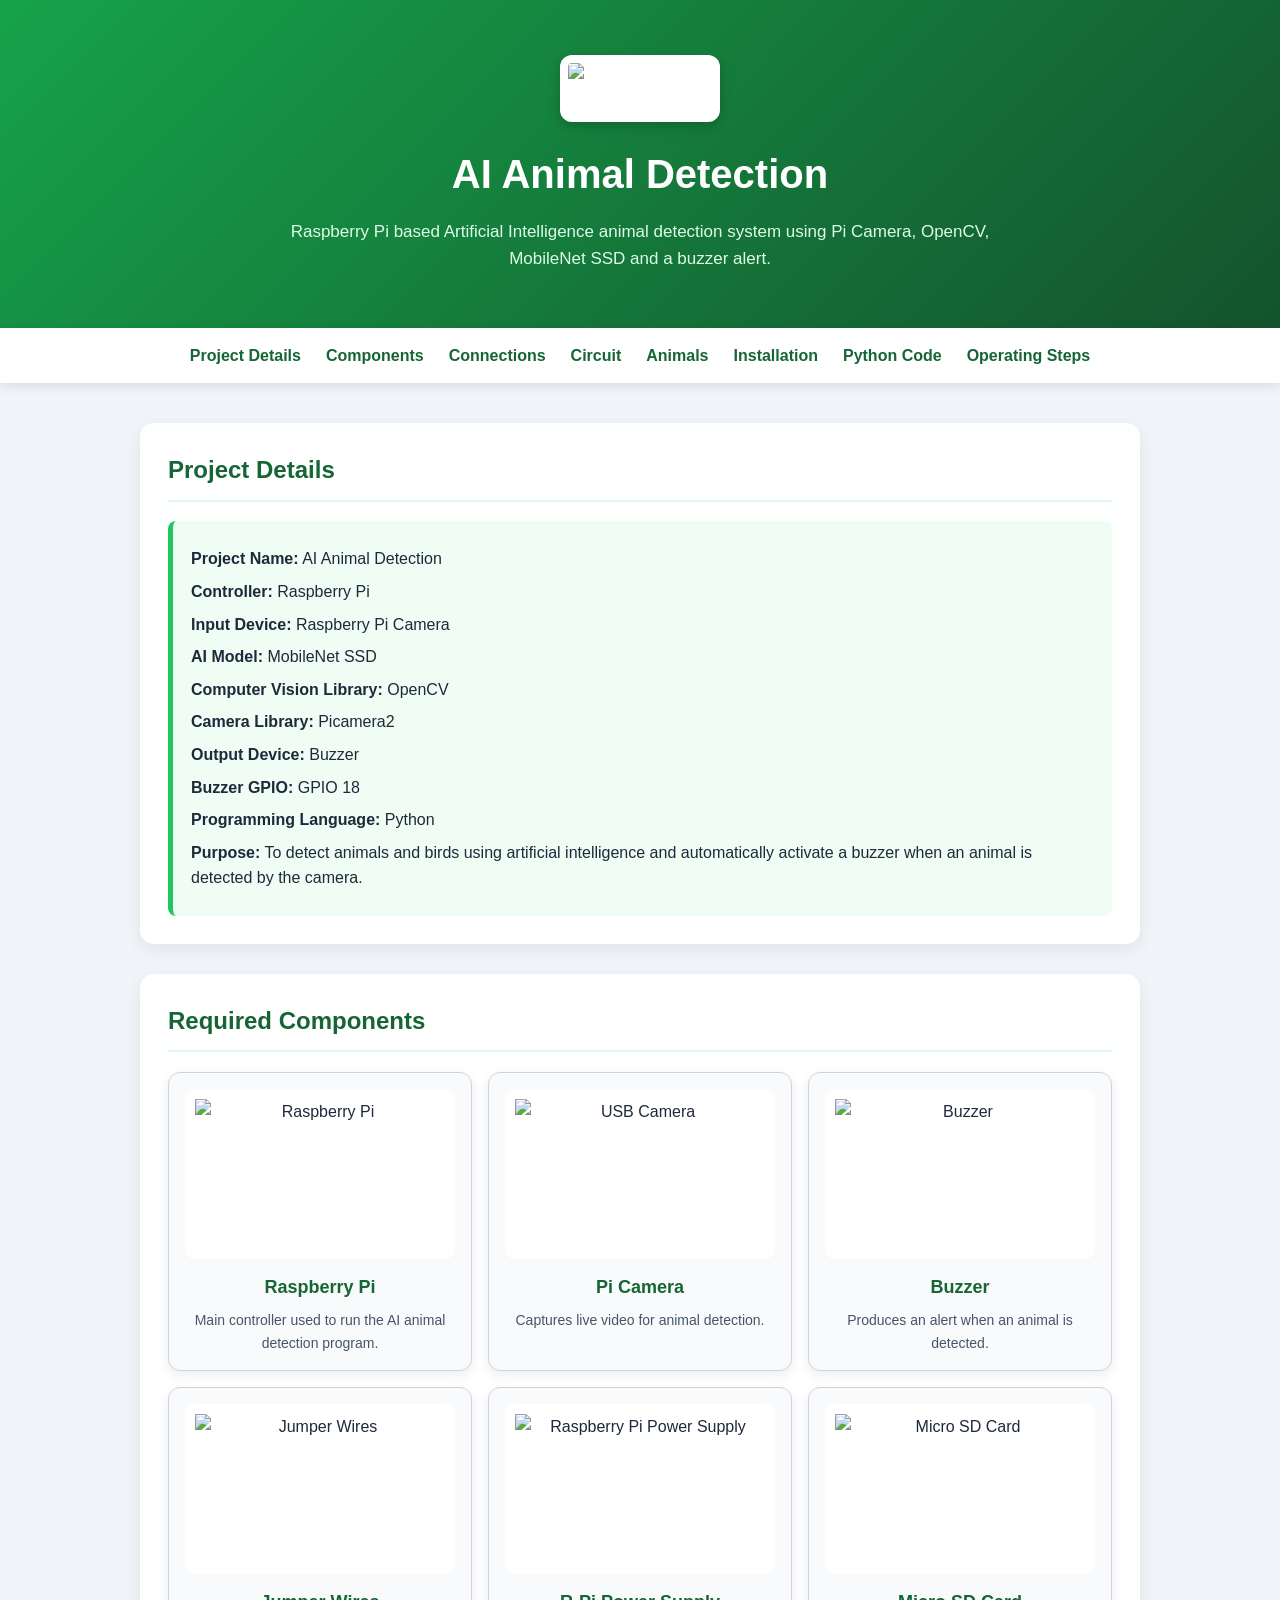
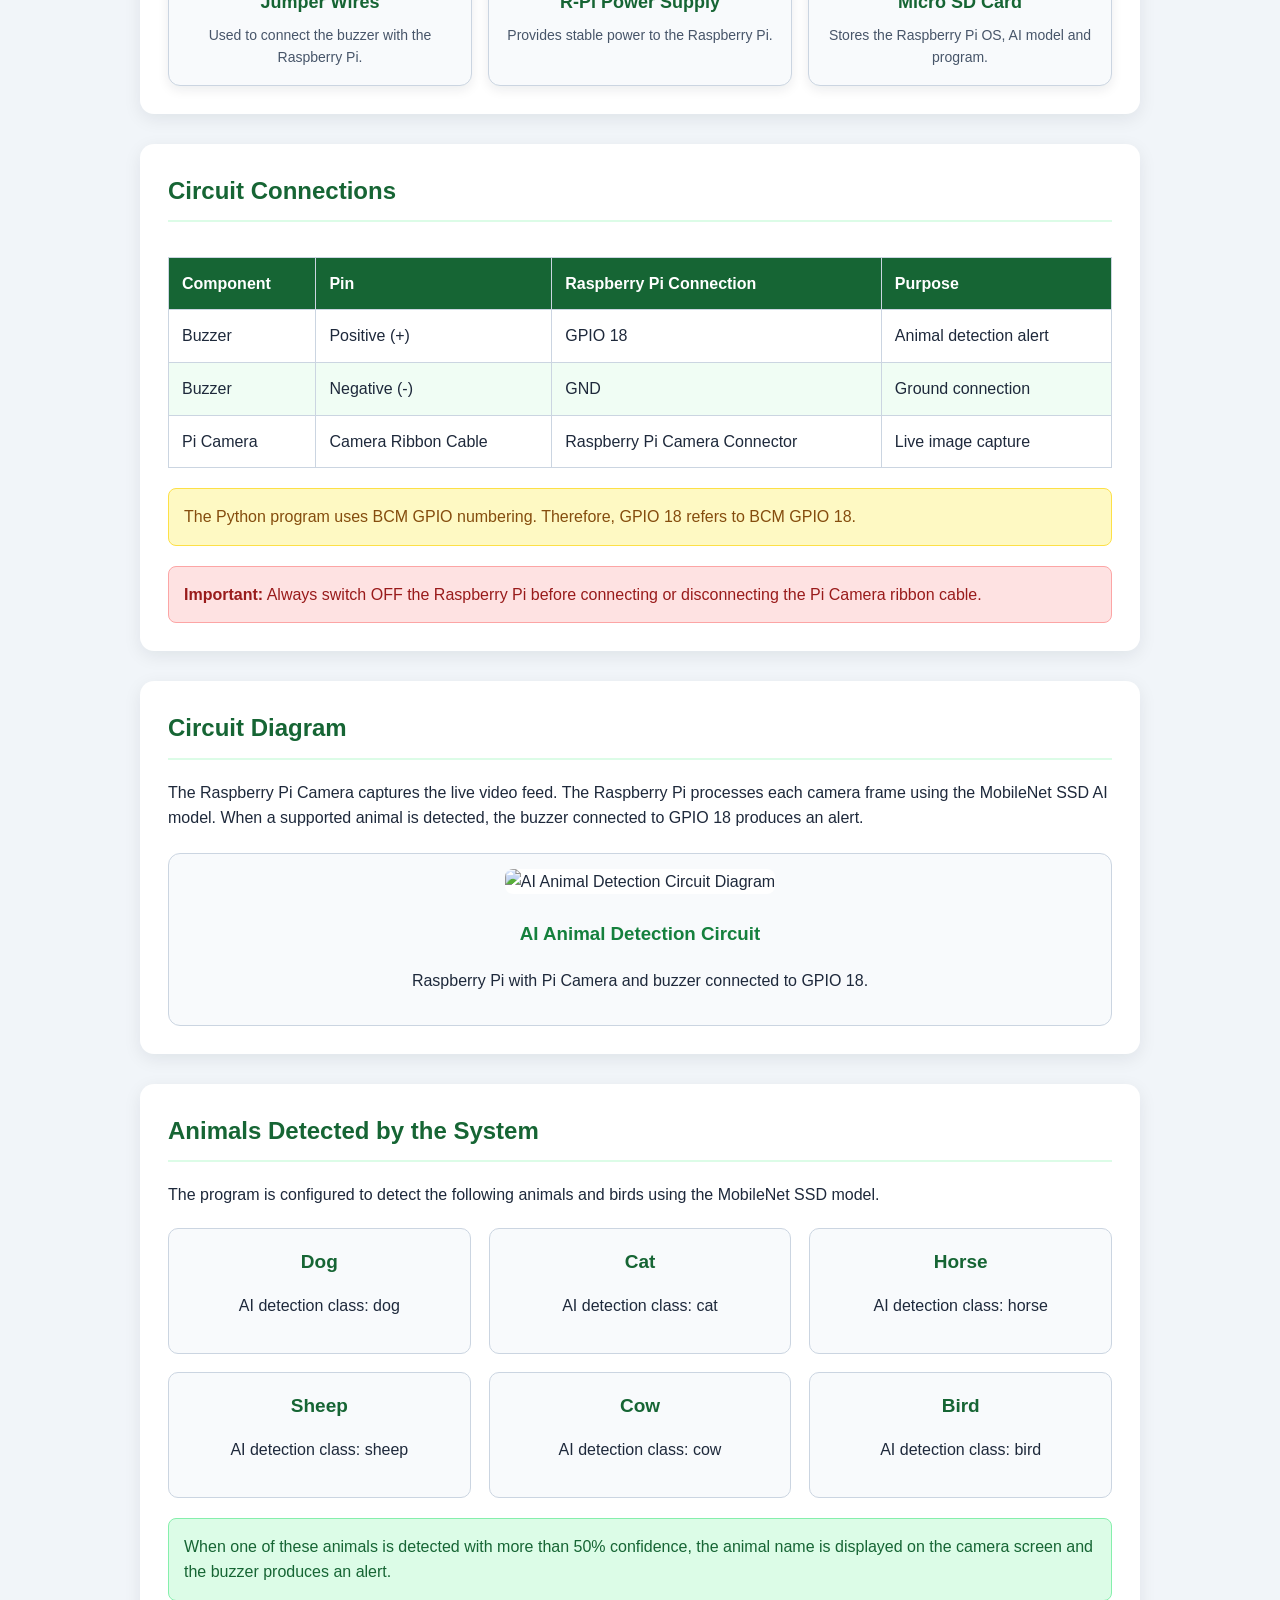
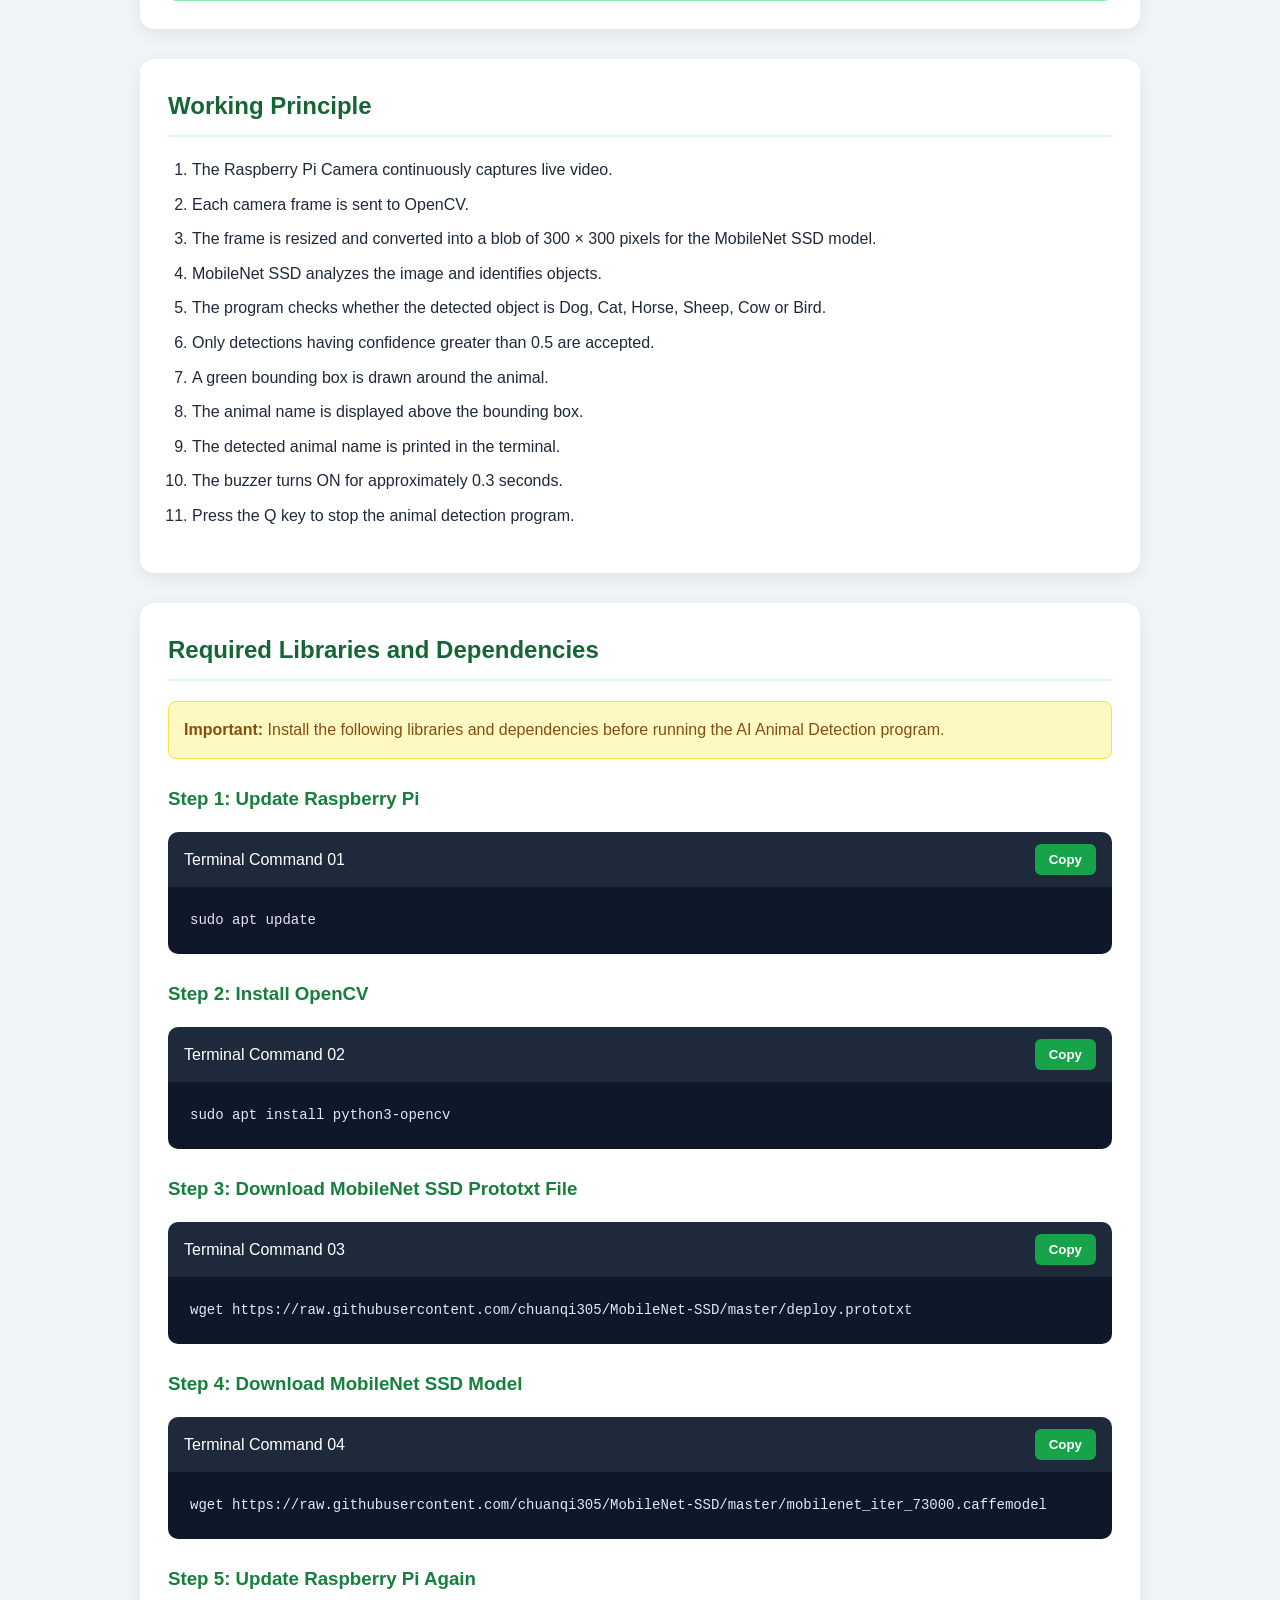
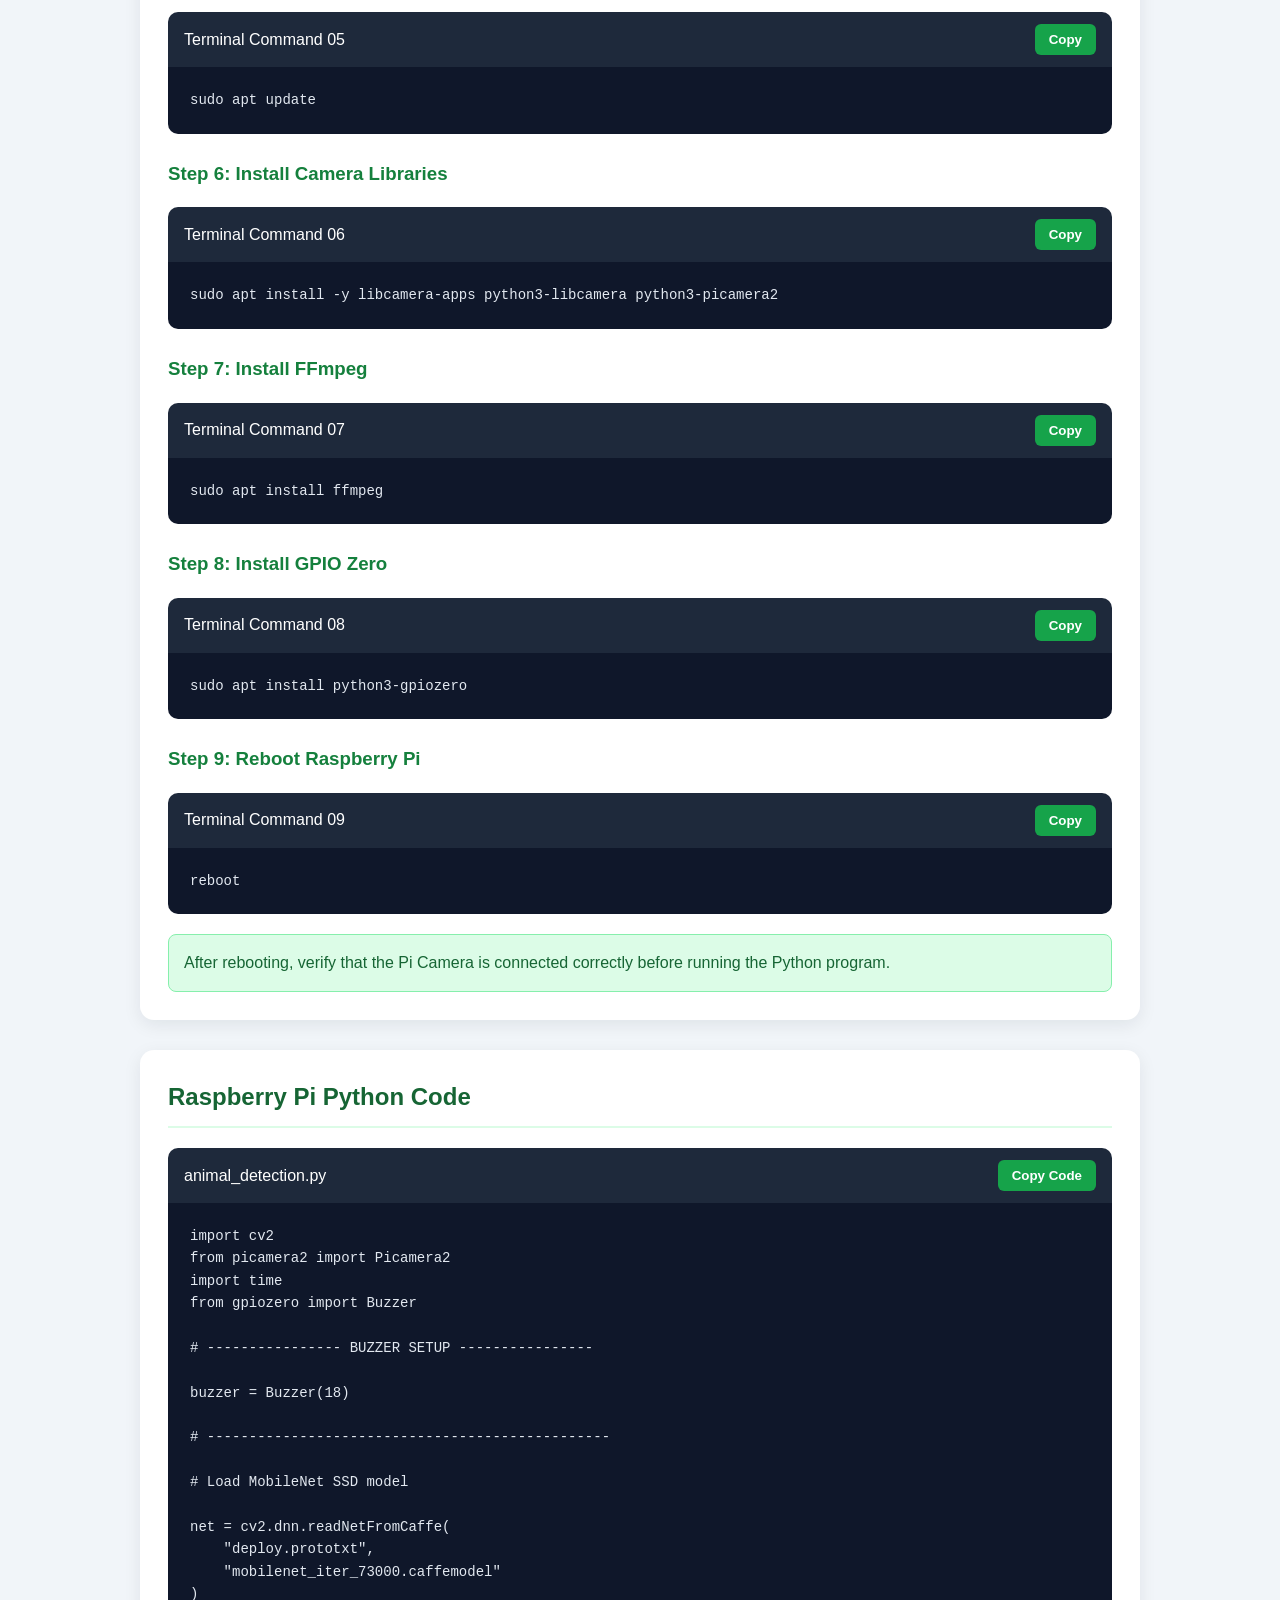
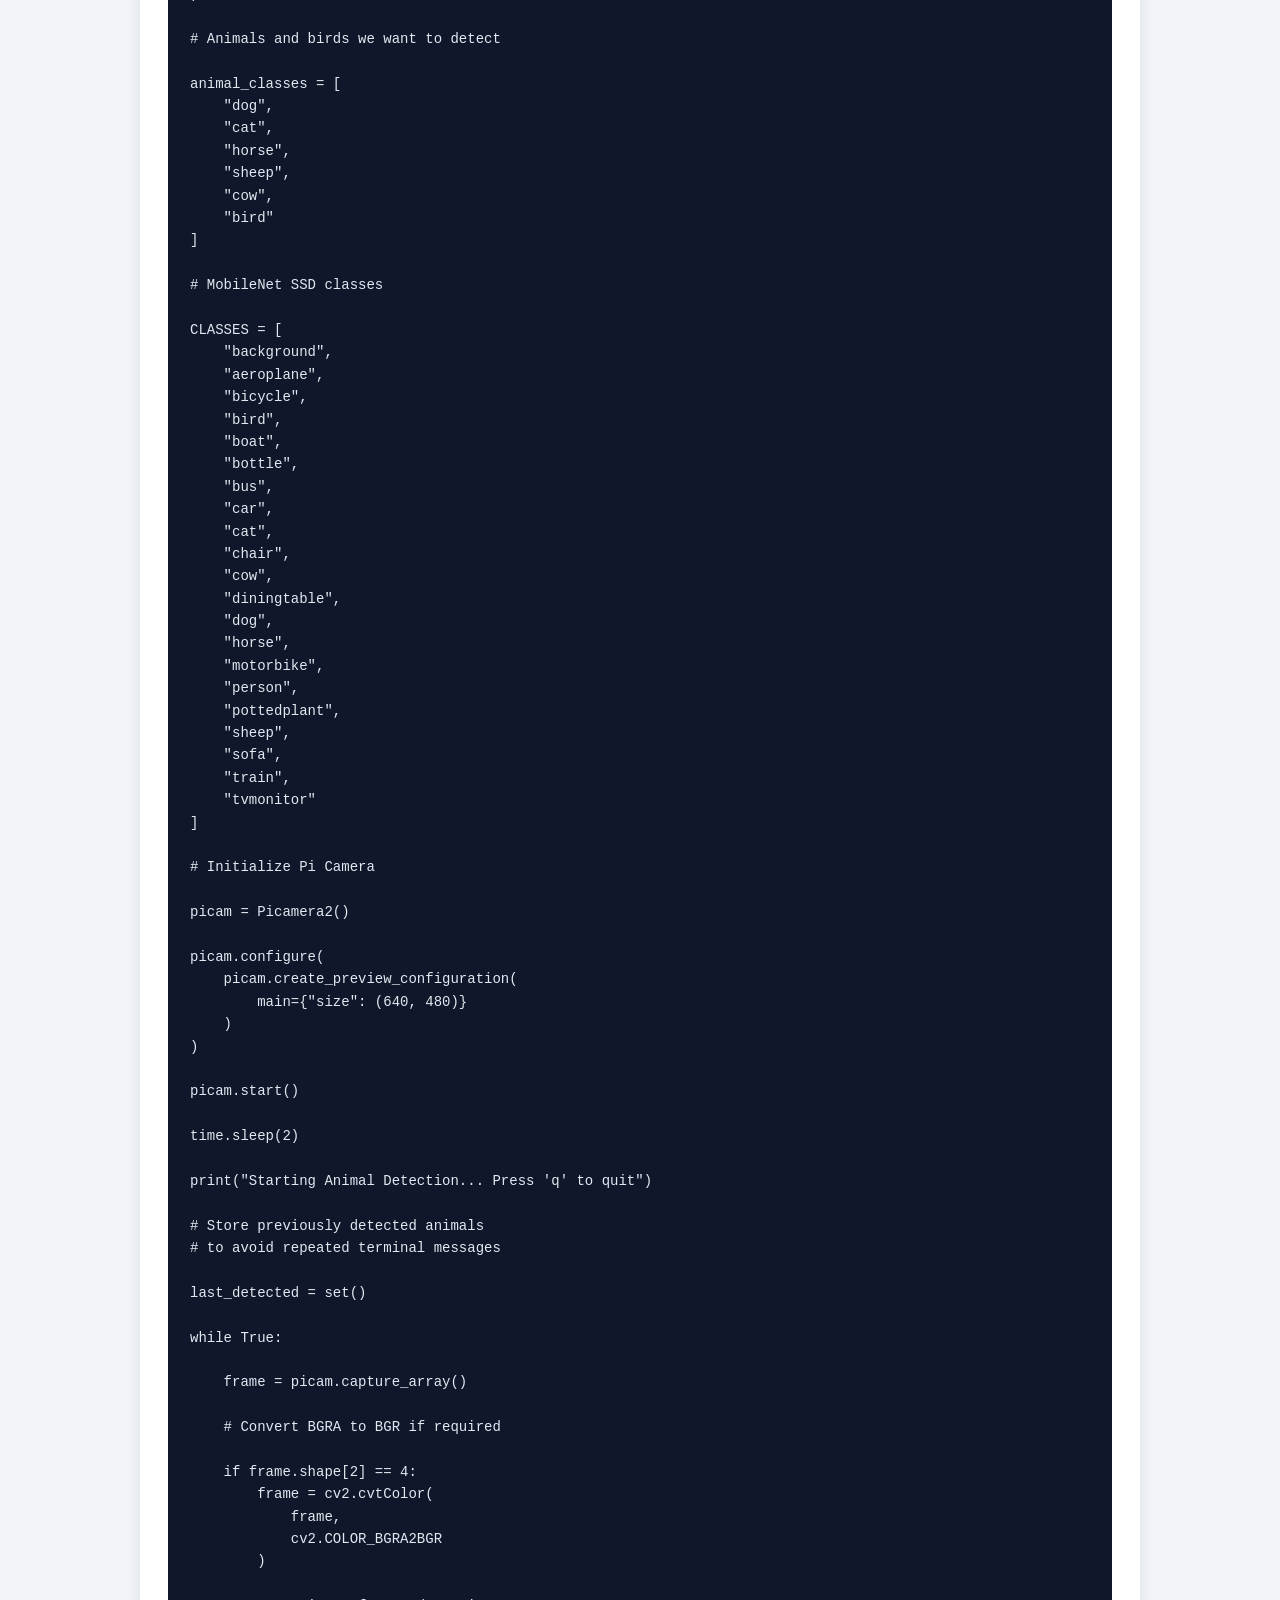
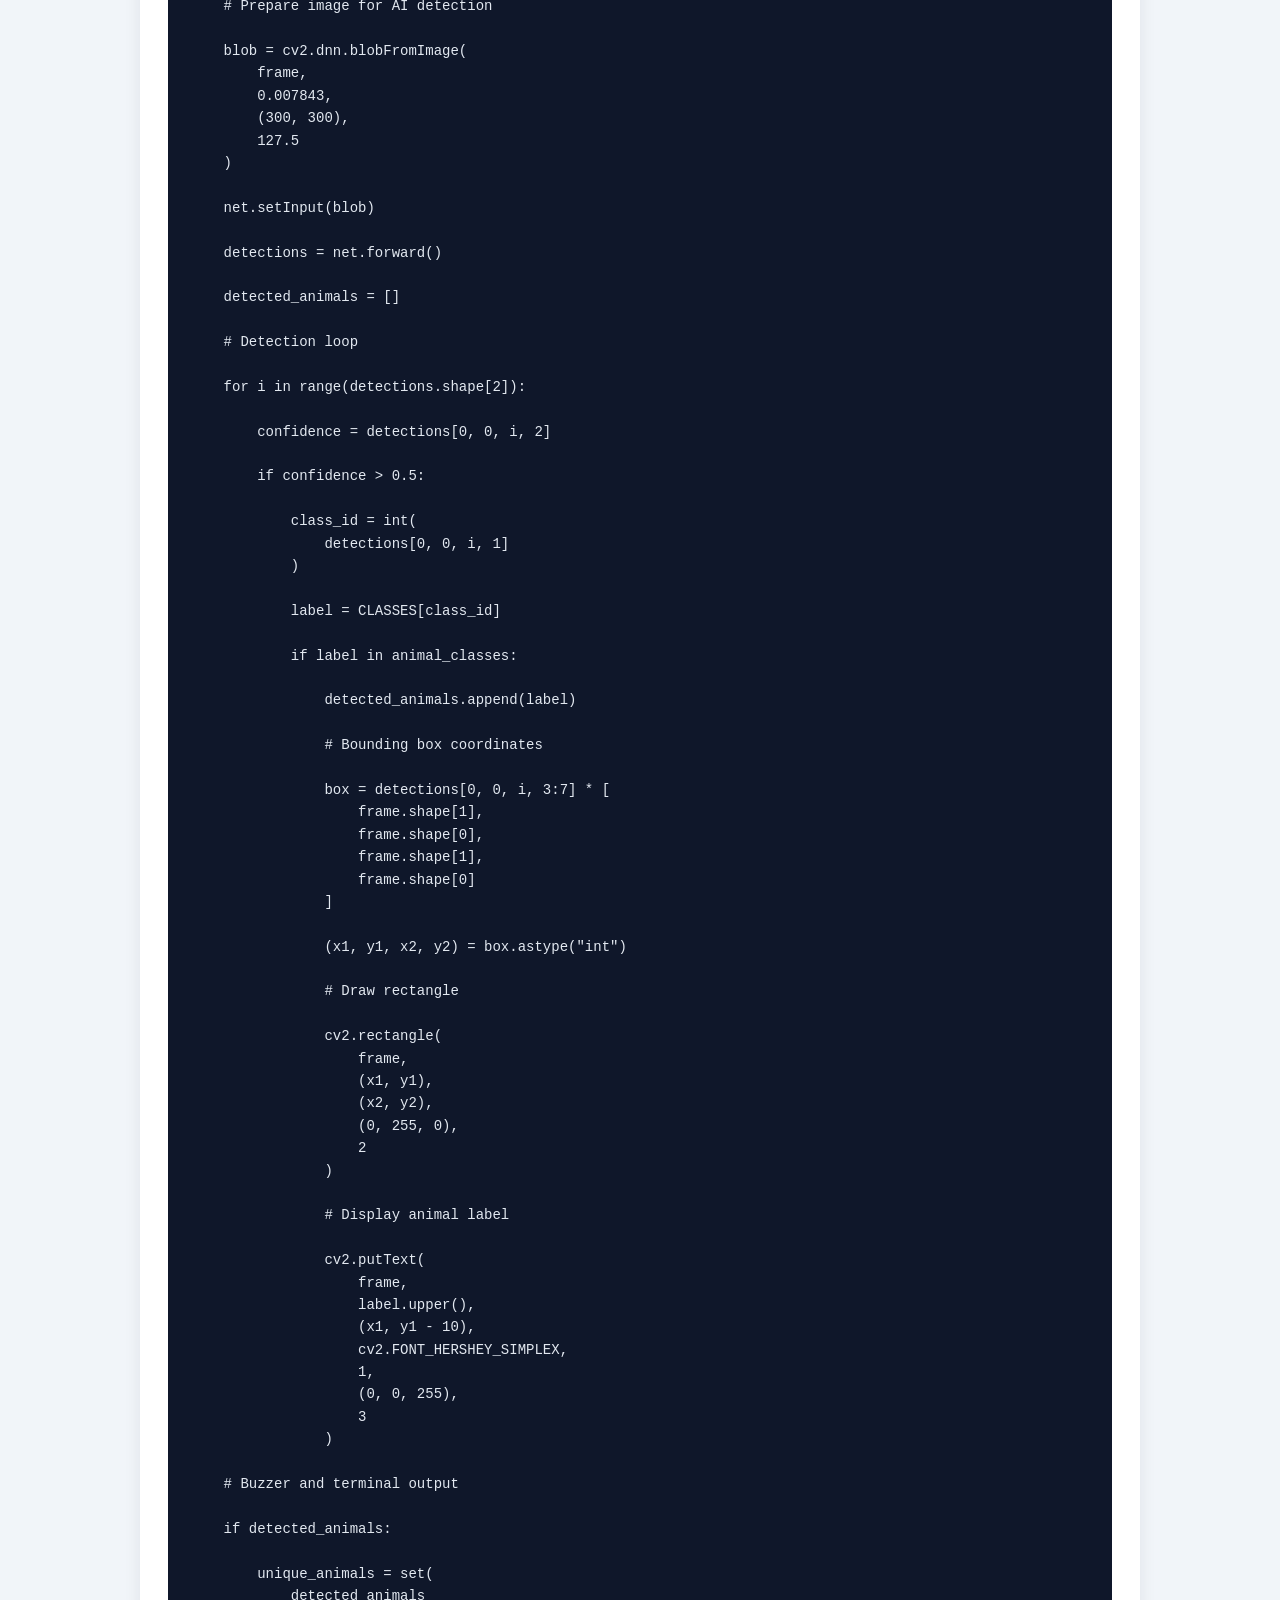
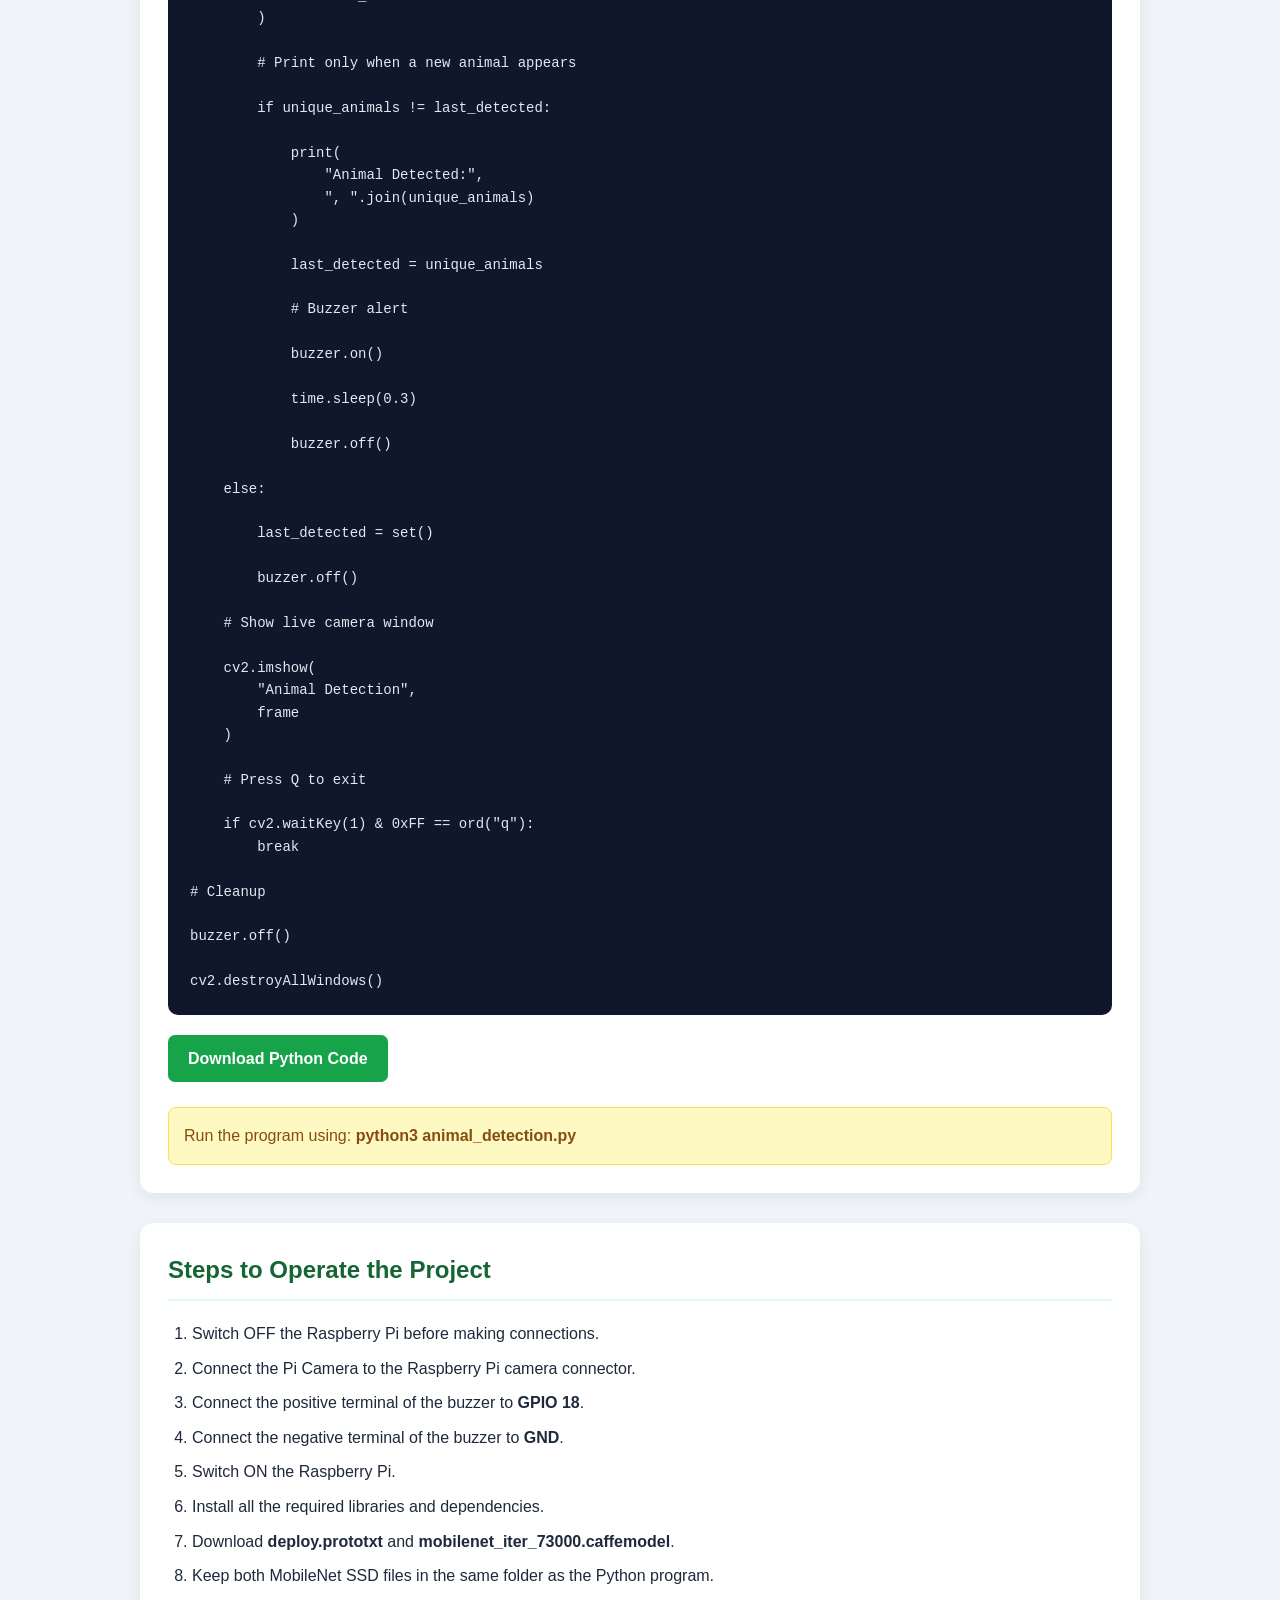
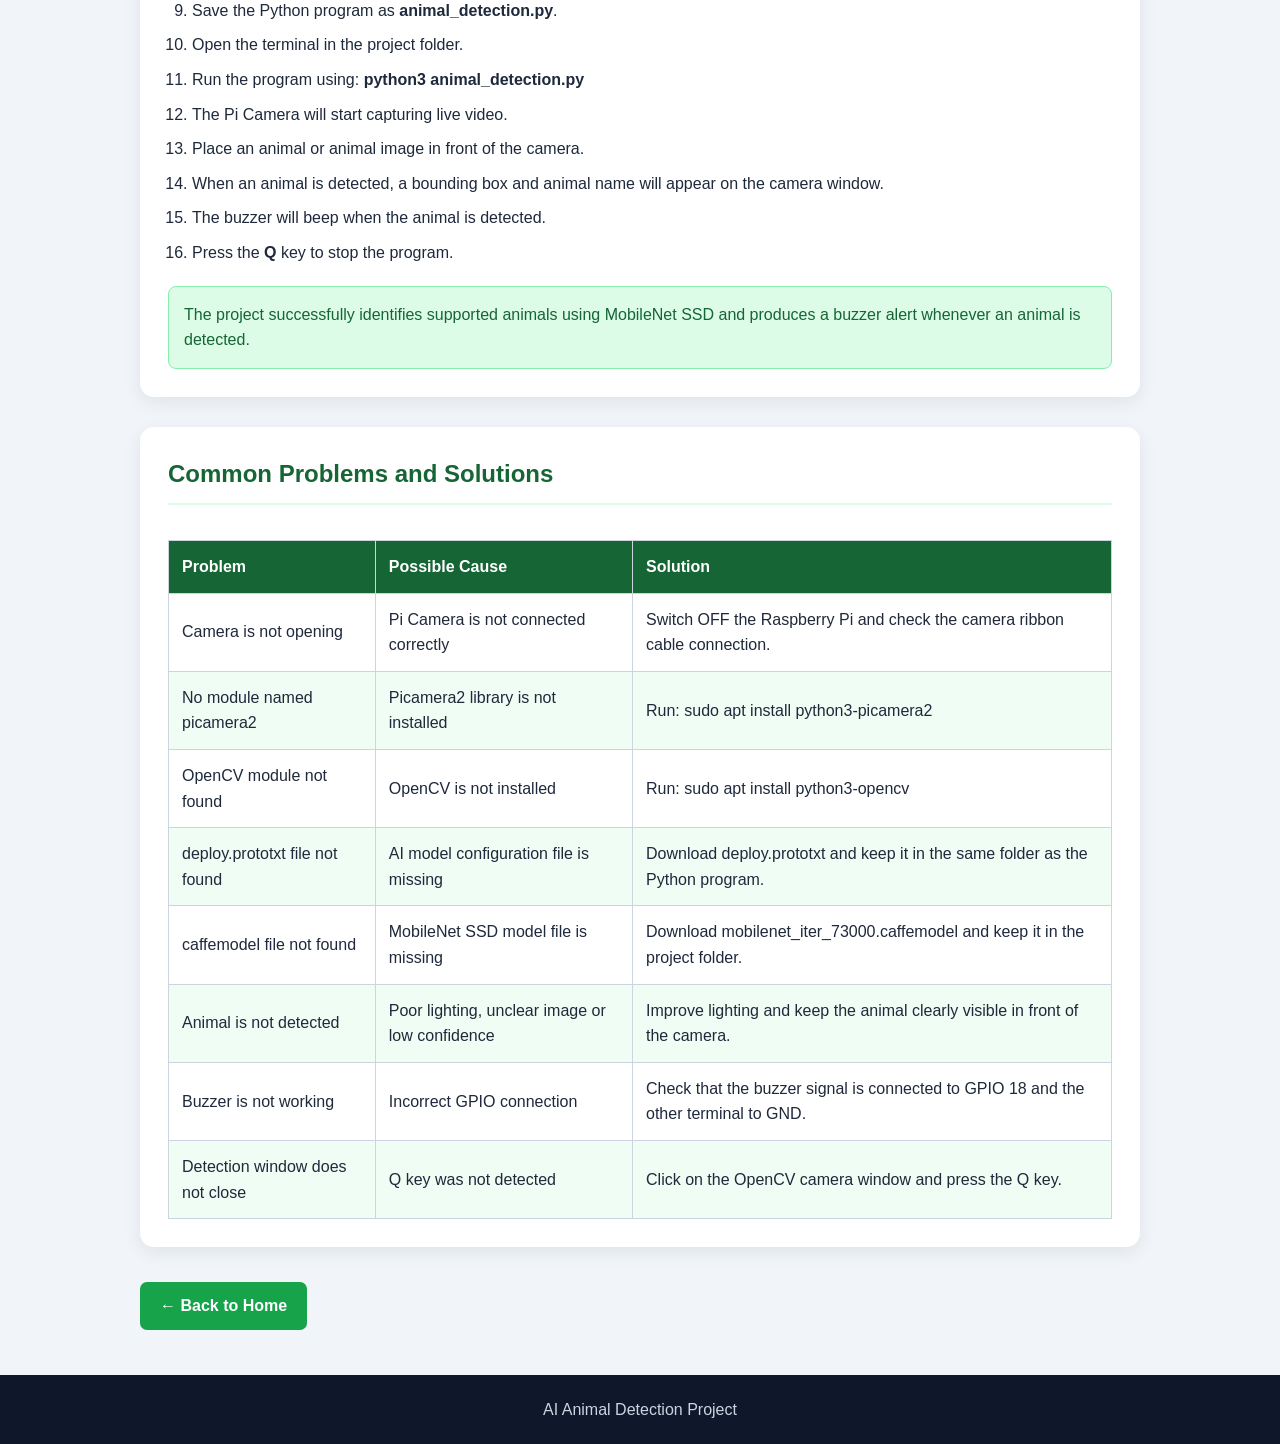
==== AI Animal Detection/index.html @ 0868545c "Create index.html" ====
<!DOCTYPE html>
<html lang="en">

<head>
    <meta charset="UTF-8">

    <meta
        name="viewport"
        content="width=device-width, initial-scale=1.0"
    >

    <title>AI Animal Detection</title>

    <style>
        * {
            box-sizing: border-box;
        }

        html {
            scroll-behavior: smooth;
        }

        body {
            margin: 0;
            font-family: Arial, sans-serif;
            color: #1e293b;
            background: #f1f5f9;
            line-height: 1.6;
        }

        header {
            padding: 55px 20px;
            text-align: center;
            color: white;
            background: linear-gradient(135deg, #16a34a, #14532d);
        }

        header h1 {
            margin: 0 0 12px;
            font-size: 40px;
        }

        header p {
            max-width: 750px;
            margin: auto;
            color: #dcfce7;
            font-size: 17px;
        }

        .logo {
            display: flex;
            justify-content: center;
            align-items: center;
            margin-bottom: 20px;
        }

        .logo img {
            width: 160px;
            height: auto;
            display: block;
            padding: 8px;
            object-fit: contain;
            background: white;
            border-radius: 12px;
            box-shadow: 0 4px 12px rgba(0, 0, 0, 0.2);
        }

        nav {
            position: sticky;
            top: 0;
            z-index: 100;

            display: flex;
            justify-content: center;
            gap: 25px;
            flex-wrap: wrap;

            padding: 15px;
            background: white;
            box-shadow: 0 3px 12px rgba(0, 0, 0, 0.1);
        }

        nav a {
            color: #166534;
            text-decoration: none;
            font-weight: bold;
        }

        nav a:hover {
            color: #22c55e;
        }

        .container {
            width: 90%;
            max-width: 1000px;
            margin: auto;
            padding: 40px 0;
        }

        .section {
            margin-bottom: 30px;
            padding: 28px;
            background: white;
            border-radius: 14px;
            box-shadow: 0 5px 18px rgba(15, 23, 42, 0.08);
            animation: fadeUp 0.8s ease;
        }

        .section h2 {
            margin-top: 0;
            padding-bottom: 10px;
            color: #166534;
            border-bottom: 2px solid #dcfce7;
        }

        .section h3 {
            margin-top: 25px;
            color: #15803d;
        }

        .project-info {
            padding: 18px;
            background: #f0fdf4;
            border-left: 5px solid #22c55e;
            border-radius: 8px;
        }

        .project-info p {
            margin: 7px 0;
        }

        .requirements-grid {
            display: grid;
            grid-template-columns: repeat(3, 1fr);
            gap: 16px;
            margin-top: 20px;
        }

        .requirement-card {
            padding: 16px;
            text-align: center;
            overflow: hidden;

            background: #f8fafc;
            border: 1px solid #cbd5e1;
            border-radius: 12px;

            box-shadow: 0 4px 12px rgba(15, 23, 42, 0.08);

            transition:
                transform 0.3s ease,
                box-shadow 0.3s ease;
        }

        .requirement-card:hover {
            transform: translateY(-6px);
            box-shadow: 0 10px 22px rgba(34, 197, 94, 0.18);
        }

        .requirement-card span {
            width: 100%;
            height: 170px;

            display: flex;
            justify-content: center;
            align-items: center;

            margin-bottom: 14px;
            padding: 10px;
            overflow: hidden;

            background: white;
            border-radius: 10px;
        }

        .requirement-card span img {
            width: 100%;
            height: 100%;
            display: block;
            object-fit: contain;
            object-position: center;
            transition: transform 0.3s ease;
        }

        .requirement-card:hover span img {
            transform: scale(1.08);
        }

        .requirement-card strong {
            display: block;
            margin-top: 5px;
            color: #166534;
            font-size: 18px;
        }

        .requirement-card p {
            margin: 7px 0 0;
            color: #475569;
            font-size: 14px;
        }

        ul,
        ol {
            padding-left: 24px;
        }

        li {
            margin-bottom: 9px;
        }

        .table-wrapper {
            overflow-x: auto;
        }

        table {
            width: 100%;
            min-width: 600px;
            margin-top: 15px;
            border-collapse: collapse;
        }

        th,
        td {
            padding: 13px;
            text-align: left;
            border: 1px solid #cbd5e1;
        }

        th {
            color: white;
            background: #166534;
        }

        tr:nth-child(even) {
            background: #f0fdf4;
        }

        .circuit-image-card {
            margin-top: 22px;
            padding: 15px;
            text-align: center;

            background: #f8fafc;
            border: 1px solid #cbd5e1;
            border-radius: 12px;
        }

        .circuit-image-card img {
            width: 100%;
            max-height: 650px;
            object-fit: contain;
            background: white;
            border-radius: 8px;
        }

        .animal-grid {
            display: grid;
            grid-template-columns: repeat(3, 1fr);
            gap: 18px;
            margin-top: 20px;
        }

        .animal-card {
            padding: 18px;
            text-align: center;
            background: #f8fafc;
            border: 1px solid #cbd5e1;
            border-radius: 10px;
            transition: 0.3s ease;
        }

        .animal-card:hover {
            transform: translateY(-5px);
            border-color: #22c55e;
            box-shadow: 0 8px 20px rgba(34, 197, 94, 0.15);
        }

        .animal-card strong {
            display: block;
            color: #166534;
            font-size: 19px;
        }

        .code-header {
            display: flex;
            align-items: center;
            justify-content: space-between;
            gap: 15px;

            padding: 12px 16px;

            color: white;
            background: #1e293b;

            border-radius: 10px 10px 0 0;
        }

        .copy-button {
            padding: 8px 14px;

            color: white;
            background: #16a34a;

            border: none;
            border-radius: 6px;

            cursor: pointer;
            font-weight: bold;
        }

        .copy-button:hover {
            background: #15803d;
        }

        pre {
            margin: 0 0 15px;
            padding: 22px;
            overflow-x: auto;

            color: #e2e8f0;
            background: #0f172a;

            border-radius: 0 0 10px 10px;

            font-family: Consolas, monospace;
            font-size: 14px;
            line-height: 1.6;
        }

        .note {
            margin-top: 20px;
            padding: 15px;

            color: #854d0e;
            background: #fef9c3;

            border: 1px solid #fde047;
            border-radius: 8px;
        }

        .warning {
            margin-top: 20px;
            padding: 15px;

            color: #991b1b;
            background: #fee2e2;

            border: 1px solid #fca5a5;
            border-radius: 8px;
        }

        .success-note {
            margin-top: 20px;
            padding: 15px;

            color: #166534;
            background: #dcfce7;

            border: 1px solid #86efac;
            border-radius: 8px;
        }

        .back-button,
        .download-button {
            display: inline-block;
            margin: 5px 5px 5px 0;
            padding: 11px 20px;

            color: white;
            background: #16a34a;

            text-decoration: none;
            border-radius: 7px;
            font-weight: bold;

            transition:
                background 0.3s ease,
                transform 0.3s ease;
        }

        .back-button:hover,
        .download-button:hover {
            background: #166534;
            transform: translateY(-2px);
        }

        footer {
            padding: 22px;
            text-align: center;
            color: #cbd5e1;
            background: #0f172a;
        }

        @keyframes fadeUp {
            from {
                opacity: 0;
                transform: translateY(25px);
            }

            to {
                opacity: 1;
                transform: translateY(0);
            }
        }

        @media (max-width: 800px) {
            .requirements-grid,
            .animal-grid {
                grid-template-columns: repeat(2, 1fr);
            }

            header h1 {
                font-size: 32px;
            }
        }

        @media (max-width: 520px) {
            .requirements-grid,
            .animal-grid {
                grid-template-columns: 1fr;
            }

            .requirement-card span {
                height: 190px;
            }

            .section {
                padding: 20px;
            }

            header h1 {
                font-size: 27px;
            }

            nav {
                gap: 13px;
                font-size: 14px;
            }

            .copy-button {
                padding: 7px 10px;
            }
        }
    </style>
</head>

<body>

    <header>

        <div class="logo">

            <img
                src="Simusoft logo.jpeg"
                alt="Simusoft Technology Logo"
            >

        </div>

        <h1>AI Animal Detection</h1>

        <p>
            Raspberry Pi based Artificial Intelligence animal detection
            system using Pi Camera, OpenCV, MobileNet SSD and a buzzer alert.
        </p>

    </header>

    <nav>
        <a href="#details">Project Details</a>
        <a href="#requirements">Components</a>
        <a href="#connections">Connections</a>
        <a href="#circuit">Circuit</a>
        <a href="#animals">Animals</a>
        <a href="#installation">Installation</a>
        <a href="#code">Python Code</a>
        <a href="#steps">Operating Steps</a>
    </nav>

    <main class="container">

        <!-- Project Details -->

        <section class="section" id="details">

            <h2>Project Details</h2>

            <div class="project-info">

                <p>
                    <strong>Project Name:</strong>
                    AI Animal Detection
                </p>

                <p>
                    <strong>Controller:</strong>
                    Raspberry Pi
                </p>

                <p>
                    <strong>Input Device:</strong>
                    Raspberry Pi Camera
                </p>

                <p>
                    <strong>AI Model:</strong>
                    MobileNet SSD
                </p>

                <p>
                    <strong>Computer Vision Library:</strong>
                    OpenCV
                </p>

                <p>
                    <strong>Camera Library:</strong>
                    Picamera2
                </p>

                <p>
                    <strong>Output Device:</strong>
                    Buzzer
                </p>

                <p>
                    <strong>Buzzer GPIO:</strong>
                    GPIO 18
                </p>

                <p>
                    <strong>Programming Language:</strong>
                    Python
                </p>

                <p>
                    <strong>Purpose:</strong>
                    To detect animals and birds using artificial intelligence
                    and automatically activate a buzzer when an animal is
                    detected by the camera.
                </p>

            </div>

        </section>

        <!-- Requirements -->

        <section class="section" id="requirements">

            <h2>Required Components</h2>

            <div class="requirements-grid">

                <div class="requirement-card">

                    <span>
                        <img
                            src="Raspberry PI.png"
                            alt="Raspberry Pi"
                        >
                    </span>

                    <strong>Raspberry Pi</strong>

                    <p>
                        Main controller used to run the AI animal
                        detection program.
                    </p>

                </div>

                <div class="requirement-card">

                    <span>
                        <img
                            src="USB Camera.png"
                            alt="USB Camera"
                        >
                    </span>

                    <strong>Pi Camera</strong>

                    <p>
                        Captures live video for animal detection.
                    </p>

                </div>

                <div class="requirement-card">

                    <span>
                        <img
                            src="Buzzer.png"
                            alt="Buzzer"
                        >
                    </span>

                    <strong>Buzzer</strong>

                    <p>
                        Produces an alert when an animal is detected.
                    </p>

                </div>

                <div class="requirement-card">

                    <span>
                        <img
                            src="Jumper Wires.png"
                            alt="Jumper Wires"
                        >
                    </span>

                    <strong>Jumper Wires</strong>

                    <p>
                        Used to connect the buzzer with the Raspberry Pi.
                    </p>

                </div>

                <div class="requirement-card">

                    <span>
                        <img
                            src="5V Power supply.png"
                            alt="Raspberry Pi Power Supply"
                        >
                    </span>

                    <strong>R-Pi Power Supply</strong>

                    <p>
                        Provides stable power to the Raspberry Pi.
                    </p>

                </div>

                <div class="requirement-card">

                    <span>
                        <img
                            src="Micro SD Card.png"
                            alt="Micro SD Card"
                        >
                    </span>

                    <strong>Micro SD Card</strong>

                    <p>
                        Stores the Raspberry Pi OS, AI model and program.
                    </p>

                </div>

            </div>

        </section>

        <!-- Connections -->

        <section class="section" id="connections">

            <h2>Circuit Connections</h2>

            <div class="table-wrapper">

                <table>

                    <thead>
                        <tr>
                            <th>Component</th>
                            <th>Pin</th>
                            <th>Raspberry Pi Connection</th>
                            <th>Purpose</th>
                        </tr>
                    </thead>

                    <tbody>

                        <tr>
                            <td>Buzzer</td>
                            <td>Positive (+)</td>
                            <td>GPIO 18</td>
                            <td>Animal detection alert</td>
                        </tr>

                        <tr>
                            <td>Buzzer</td>
                            <td>Negative (-)</td>
                            <td>GND</td>
                            <td>Ground connection</td>
                        </tr>

                        <tr>
                            <td>Pi Camera</td>
                            <td>Camera Ribbon Cable</td>
                            <td>Raspberry Pi Camera Connector</td>
                            <td>Live image capture</td>
                        </tr>

                    </tbody>

                </table>

            </div>

            <div class="note">
                The Python program uses BCM GPIO numbering.
                Therefore, GPIO 18 refers to BCM GPIO 18.
            </div>

            <div class="warning">
                <strong>Important:</strong>
                Always switch OFF the Raspberry Pi before connecting or
                disconnecting the Pi Camera ribbon cable.
            </div>

        </section>

        <!-- Circuit Diagram -->

        <section class="section" id="circuit">

            <h2>Circuit Diagram</h2>

            <p>
                The Raspberry Pi Camera captures the live video feed.
                The Raspberry Pi processes each camera frame using the
                MobileNet SSD AI model. When a supported animal is detected,
                the buzzer connected to GPIO 18 produces an alert.
            </p>

            <div class="circuit-image-card">

                <img
                    src="AI Animal Detection.png"
                    alt="AI Animal Detection Circuit Diagram"
                >

                <h3>AI Animal Detection Circuit</h3>

                <p>
                    Raspberry Pi with Pi Camera and buzzer connected to
                    GPIO 18.
                </p>

            </div>

        </section>

        <!-- Supported Animals -->

        <section class="section" id="animals">

            <h2>Animals Detected by the System</h2>

            <p>
                The program is configured to detect the following animals
                and birds using the MobileNet SSD model.
            </p>

            <div class="animal-grid">

                <div class="animal-card">
                    <strong>Dog</strong>
                    <p>AI detection class: dog</p>
                </div>

                <div class="animal-card">
                    <strong>Cat</strong>
                    <p>AI detection class: cat</p>
                </div>

                <div class="animal-card">
                    <strong>Horse</strong>
                    <p>AI detection class: horse</p>
                </div>

                <div class="animal-card">
                    <strong>Sheep</strong>
                    <p>AI detection class: sheep</p>
                </div>

                <div class="animal-card">
                    <strong>Cow</strong>
                    <p>AI detection class: cow</p>
                </div>

                <div class="animal-card">
                    <strong>Bird</strong>
                    <p>AI detection class: bird</p>
                </div>

            </div>

            <div class="success-note">
                When one of these animals is detected with more than
                50% confidence, the animal name is displayed on the
                camera screen and the buzzer produces an alert.
            </div>

        </section>

        <!-- Working Principle -->

        <section class="section" id="working">

            <h2>Working Principle</h2>

            <ol>

                <li>
                    The Raspberry Pi Camera continuously captures live video.
                </li>

                <li>
                    Each camera frame is sent to OpenCV.
                </li>

                <li>
                    The frame is resized and converted into a blob of
                    300 × 300 pixels for the MobileNet SSD model.
                </li>

                <li>
                    MobileNet SSD analyzes the image and identifies objects.
                </li>

                <li>
                    The program checks whether the detected object is
                    Dog, Cat, Horse, Sheep, Cow or Bird.
                </li>

                <li>
                    Only detections having confidence greater than
                    0.5 are accepted.
                </li>

                <li>
                    A green bounding box is drawn around the animal.
                </li>

                <li>
                    The animal name is displayed above the bounding box.
                </li>

                <li>
                    The detected animal name is printed in the terminal.
                </li>

                <li>
                    The buzzer turns ON for approximately 0.3 seconds.
                </li>

                <li>
                    Press the Q key to stop the animal detection program.
                </li>

            </ol>

        </section>

        <!-- Installation -->

        <section class="section" id="installation">

            <h2>Required Libraries and Dependencies</h2>

            <div class="note">
                <strong>Important:</strong>
                Install the following libraries and dependencies before
                running the AI Animal Detection program.
            </div>

            <!-- Step 1 -->

            <h3>Step 1: Update Raspberry Pi</h3>

            <div class="code-header">
                <span>Terminal Command 01</span>

                <button
                    type="button"
                    class="copy-button"
                    onclick="copyCode('step1', this)"
                >
                    Copy
                </button>
            </div>

            <pre><code id="step1">sudo apt update</code></pre>

            <!-- Step 2 -->

            <h3>Step 2: Install OpenCV</h3>

            <div class="code-header">
                <span>Terminal Command 02</span>

                <button
                    type="button"
                    class="copy-button"
                    onclick="copyCode('step2', this)"
                >
                    Copy
                </button>
            </div>

            <pre><code id="step2">sudo apt install python3-opencv</code></pre>

            <!-- Step 3 -->

            <h3>Step 3: Download MobileNet SSD Prototxt File</h3>

            <div class="code-header">
                <span>Terminal Command 03</span>

                <button
                    type="button"
                    class="copy-button"
                    onclick="copyCode('step3', this)"
                >
                    Copy
                </button>
            </div>

            <pre><code id="step3">wget https://raw.githubusercontent.com/chuanqi305/MobileNet-SSD/master/deploy.prototxt</code></pre>

            <!-- Step 4 -->

            <h3>Step 4: Download MobileNet SSD Model</h3>

            <div class="code-header">
                <span>Terminal Command 04</span>

                <button
                    type="button"
                    class="copy-button"
                    onclick="copyCode('step4', this)"
                >
                    Copy
                </button>
            </div>

            <pre><code id="step4">wget https://raw.githubusercontent.com/chuanqi305/MobileNet-SSD/master/mobilenet_iter_73000.caffemodel</code></pre>

            <!-- Step 5 -->

            <h3>Step 5: Update Raspberry Pi Again</h3>

            <div class="code-header">
                <span>Terminal Command 05</span>

                <button
                    type="button"
                    class="copy-button"
                    onclick="copyCode('step5', this)"
                >
                    Copy
                </button>
            </div>

            <pre><code id="step5">sudo apt update</code></pre>

            <!-- Step 6 -->

            <h3>Step 6: Install Camera Libraries</h3>

            <div class="code-header">
                <span>Terminal Command 06</span>

                <button
                    type="button"
                    class="copy-button"
                    onclick="copyCode('step6', this)"
                >
                    Copy
                </button>
            </div>

            <pre><code id="step6">sudo apt install -y libcamera-apps python3-libcamera python3-picamera2</code></pre>

            <!-- Step 7 -->

            <h3>Step 7: Install FFmpeg</h3>

            <div class="code-header">
                <span>Terminal Command 07</span>

                <button
                    type="button"
                    class="copy-button"
                    onclick="copyCode('step7', this)"
                >
                    Copy
                </button>
            </div>

            <pre><code id="step7">sudo apt install ffmpeg</code></pre>

            <!-- Step 8 -->

            <h3>Step 8: Install GPIO Zero</h3>

            <div class="code-header">
                <span>Terminal Command 08</span>

                <button
                    type="button"
                    class="copy-button"
                    onclick="copyCode('step8', this)"
                >
                    Copy
                </button>
            </div>

            <pre><code id="step8">sudo apt install python3-gpiozero</code></pre>

            <!-- Step 9 -->

            <h3>Step 9: Reboot Raspberry Pi</h3>

            <div class="code-header">
                <span>Terminal Command 09</span>

                <button
                    type="button"
                    class="copy-button"
                    onclick="copyCode('step9', this)"
                >
                    Copy
                </button>
            </div>

            <pre><code id="step9">reboot</code></pre>

            <div class="success-note">
                After rebooting, verify that the Pi Camera is connected
                correctly before running the Python program.
            </div>

        </section>

        <!-- Python Code -->

        <section class="section" id="code">

            <h2>Raspberry Pi Python Code</h2>

            <div class="code-header">

                <span>animal_detection.py</span>

                <button
                    type="button"
                    class="copy-button"
                    onclick="copyCode('pythonCode', this)"
                >
                    Copy Code
                </button>

            </div>

            <pre><code id="pythonCode">import cv2
from picamera2 import Picamera2
import time
from gpiozero import Buzzer

# ---------------- BUZZER SETUP ----------------

buzzer = Buzzer(18)

# ------------------------------------------------

# Load MobileNet SSD model

net = cv2.dnn.readNetFromCaffe(
    "deploy.prototxt",
    "mobilenet_iter_73000.caffemodel"
)

# Animals and birds we want to detect

animal_classes = [
    "dog",
    "cat",
    "horse",
    "sheep",
    "cow",
    "bird"
]

# MobileNet SSD classes

CLASSES = [
    "background",
    "aeroplane",
    "bicycle",
    "bird",
    "boat",
    "bottle",
    "bus",
    "car",
    "cat",
    "chair",
    "cow",
    "diningtable",
    "dog",
    "horse",
    "motorbike",
    "person",
    "pottedplant",
    "sheep",
    "sofa",
    "train",
    "tvmonitor"
]

# Initialize Pi Camera

picam = Picamera2()

picam.configure(
    picam.create_preview_configuration(
        main={"size": (640, 480)}
    )
)

picam.start()

time.sleep(2)

print("Starting Animal Detection... Press 'q' to quit")

# Store previously detected animals
# to avoid repeated terminal messages

last_detected = set()

while True:

    frame = picam.capture_array()

    # Convert BGRA to BGR if required

    if frame.shape[2] == 4:
        frame = cv2.cvtColor(
            frame,
            cv2.COLOR_BGRA2BGR
        )

    # Prepare image for AI detection

    blob = cv2.dnn.blobFromImage(
        frame,
        0.007843,
        (300, 300),
        127.5
    )

    net.setInput(blob)

    detections = net.forward()

    detected_animals = []

    # Detection loop

    for i in range(detections.shape[2]):

        confidence = detections[0, 0, i, 2]

        if confidence &gt; 0.5:

            class_id = int(
                detections[0, 0, i, 1]
            )

            label = CLASSES[class_id]

            if label in animal_classes:

                detected_animals.append(label)

                # Bounding box coordinates

                box = detections[0, 0, i, 3:7] * [
                    frame.shape[1],
                    frame.shape[0],
                    frame.shape[1],
                    frame.shape[0]
                ]

                (x1, y1, x2, y2) = box.astype("int")

                # Draw rectangle

                cv2.rectangle(
                    frame,
                    (x1, y1),
                    (x2, y2),
                    (0, 255, 0),
                    2
                )

                # Display animal label

                cv2.putText(
                    frame,
                    label.upper(),
                    (x1, y1 - 10),
                    cv2.FONT_HERSHEY_SIMPLEX,
                    1,
                    (0, 0, 255),
                    3
                )

    # Buzzer and terminal output

    if detected_animals:

        unique_animals = set(
            detected_animals
        )

        # Print only when a new animal appears

        if unique_animals != last_detected:

            print(
                "Animal Detected:",
                ", ".join(unique_animals)
            )

            last_detected = unique_animals

            # Buzzer alert

            buzzer.on()

            time.sleep(0.3)

            buzzer.off()

    else:

        last_detected = set()

        buzzer.off()

    # Show live camera window

    cv2.imshow(
        "Animal Detection",
        frame
    )

    # Press Q to exit

    if cv2.waitKey(1) &amp; 0xFF == ord("q"):
        break

# Cleanup

buzzer.off()

cv2.destroyAllWindows()</code></pre>

            <a
                href="animal_detection.py"
                class="download-button"
                download
            >
                Download Python Code
            </a>

            <div class="note">
                Run the program using:
                <strong>python3 animal_detection.py</strong>
            </div>

        </section>

        <!-- Operating Steps -->

        <section class="section" id="steps">

            <h2>Steps to Operate the Project</h2>

            <ol>

                <li>
                    Switch OFF the Raspberry Pi before making connections.
                </li>

                <li>
                    Connect the Pi Camera to the Raspberry Pi camera
                    connector.
                </li>

                <li>
                    Connect the positive terminal of the buzzer to
                    <strong>GPIO 18</strong>.
                </li>

                <li>
                    Connect the negative terminal of the buzzer to
                    <strong>GND</strong>.
                </li>

                <li>
                    Switch ON the Raspberry Pi.
                </li>

                <li>
                    Install all the required libraries and dependencies.
                </li>

                <li>
                    Download
                    <strong>deploy.prototxt</strong>
                    and
                    <strong>mobilenet_iter_73000.caffemodel</strong>.
                </li>

                <li>
                    Keep both MobileNet SSD files in the same folder
                    as the Python program.
                </li>

                <li>
                    Save the Python program as
                    <strong>animal_detection.py</strong>.
                </li>

                <li>
                    Open the terminal in the project folder.
                </li>

                <li>
                    Run the program using:
                    <strong>python3 animal_detection.py</strong>
                </li>

                <li>
                    The Pi Camera will start capturing live video.
                </li>

                <li>
                    Place an animal or animal image in front of the camera.
                </li>

                <li>
                    When an animal is detected, a bounding box and animal
                    name will appear on the camera window.
                </li>

                <li>
                    The buzzer will beep when the animal is detected.
                </li>

                <li>
                    Press the <strong>Q</strong> key to stop the program.
                </li>

            </ol>

            <div class="success-note">
                The project successfully identifies supported animals using
                MobileNet SSD and produces a buzzer alert whenever an animal
                is detected.
            </div>

        </section>

        <!-- Troubleshooting -->

        <section class="section" id="troubleshooting">

            <h2>Common Problems and Solutions</h2>

            <div class="table-wrapper">

                <table>

                    <thead>
                        <tr>
                            <th>Problem</th>
                            <th>Possible Cause</th>
                            <th>Solution</th>
                        </tr>
                    </thead>

                    <tbody>

                        <tr>
                            <td>Camera is not opening</td>

                            <td>
                                Pi Camera is not connected correctly
                            </td>

                            <td>
                                Switch OFF the Raspberry Pi and check the
                                camera ribbon cable connection.
                            </td>
                        </tr>

                        <tr>
                            <td>
                                No module named picamera2
                            </td>

                            <td>
                                Picamera2 library is not installed
                            </td>

                            <td>
                                Run:
                                sudo apt install python3-picamera2
                            </td>
                        </tr>

                        <tr>
                            <td>
                                OpenCV module not found
                            </td>

                            <td>
                                OpenCV is not installed
                            </td>

                            <td>
                                Run:
                                sudo apt install python3-opencv
                            </td>
                        </tr>

                        <tr>
                            <td>
                                deploy.prototxt file not found
                            </td>

                            <td>
                                AI model configuration file is missing
                            </td>

                            <td>
                                Download deploy.prototxt and keep it
                                in the same folder as the Python program.
                            </td>
                        </tr>

                        <tr>
                            <td>
                                caffemodel file not found
                            </td>

                            <td>
                                MobileNet SSD model file is missing
                            </td>

                            <td>
                                Download mobilenet_iter_73000.caffemodel
                                and keep it in the project folder.
                            </td>
                        </tr>

                        <tr>
                            <td>
                                Animal is not detected
                            </td>

                            <td>
                                Poor lighting, unclear image or low confidence
                            </td>

                            <td>
                                Improve lighting and keep the animal clearly
                                visible in front of the camera.
                            </td>
                        </tr>

                        <tr>
                            <td>
                                Buzzer is not working
                            </td>

                            <td>
                                Incorrect GPIO connection
                            </td>

                            <td>
                                Check that the buzzer signal is connected
                                to GPIO 18 and the other terminal to GND.
                            </td>
                        </tr>

                        <tr>
                            <td>
                                Detection window does not close
                            </td>

                            <td>
                                Q key was not detected
                            </td>

                            <td>
                                Click on the OpenCV camera window and
                                press the Q key.
                            </td>
                        </tr>

                    </tbody>

                </table>

            </div>

        </section>

        <a
            href="../index.html"
            class="back-button"
        >
            ← Back to Home
        </a>

    </main>

    <footer>
        AI Animal Detection Project
    </footer>

    <script>

        function copyCode(codeId, button) {

            const code =
                document.getElementById(codeId).innerText;

            navigator.clipboard
                .writeText(code)
                .then(function () {

                    const originalText =
                        button.textContent;

                    button.textContent = "Copied!";

                    setTimeout(function () {
                        button.textContent = originalText;
                    }, 2000);

                })
                .catch(function () {

                    alert("Code could not be copied.");

                });
        }

    </script>

</body>

</html>
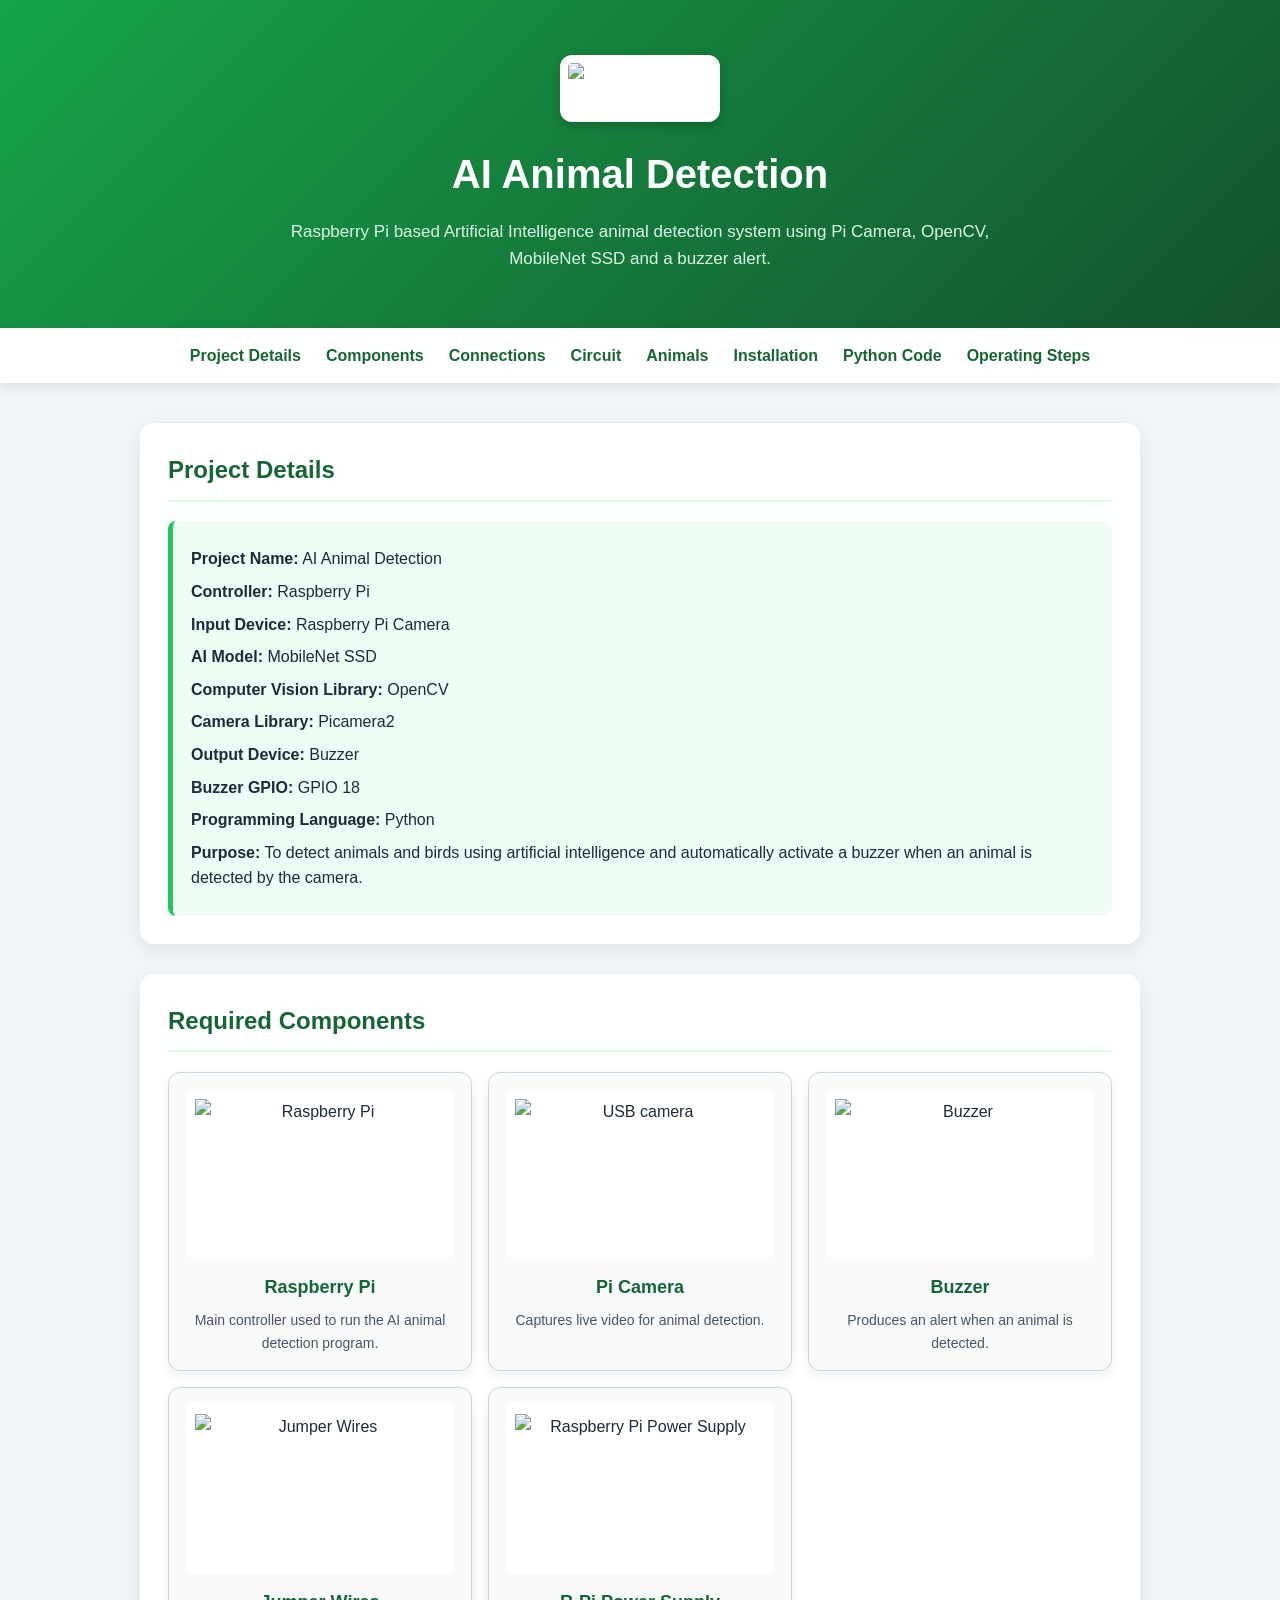
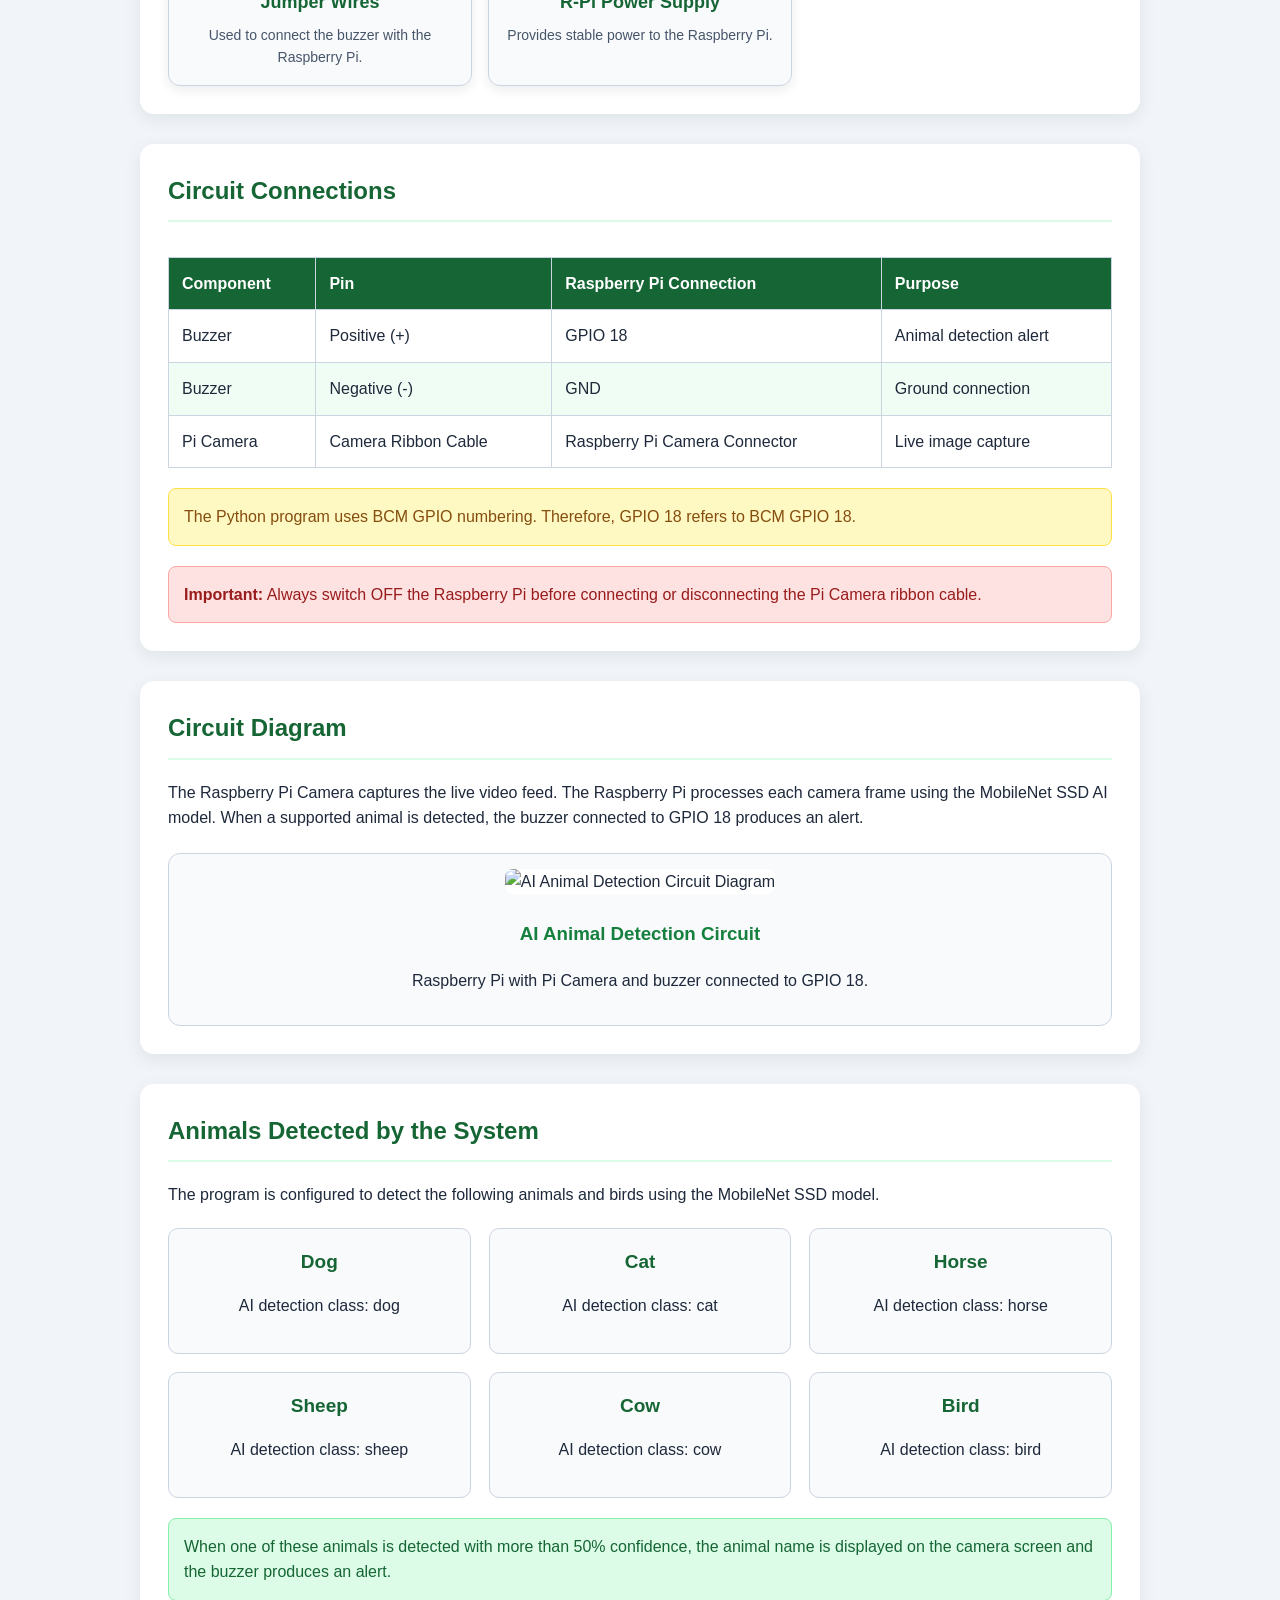
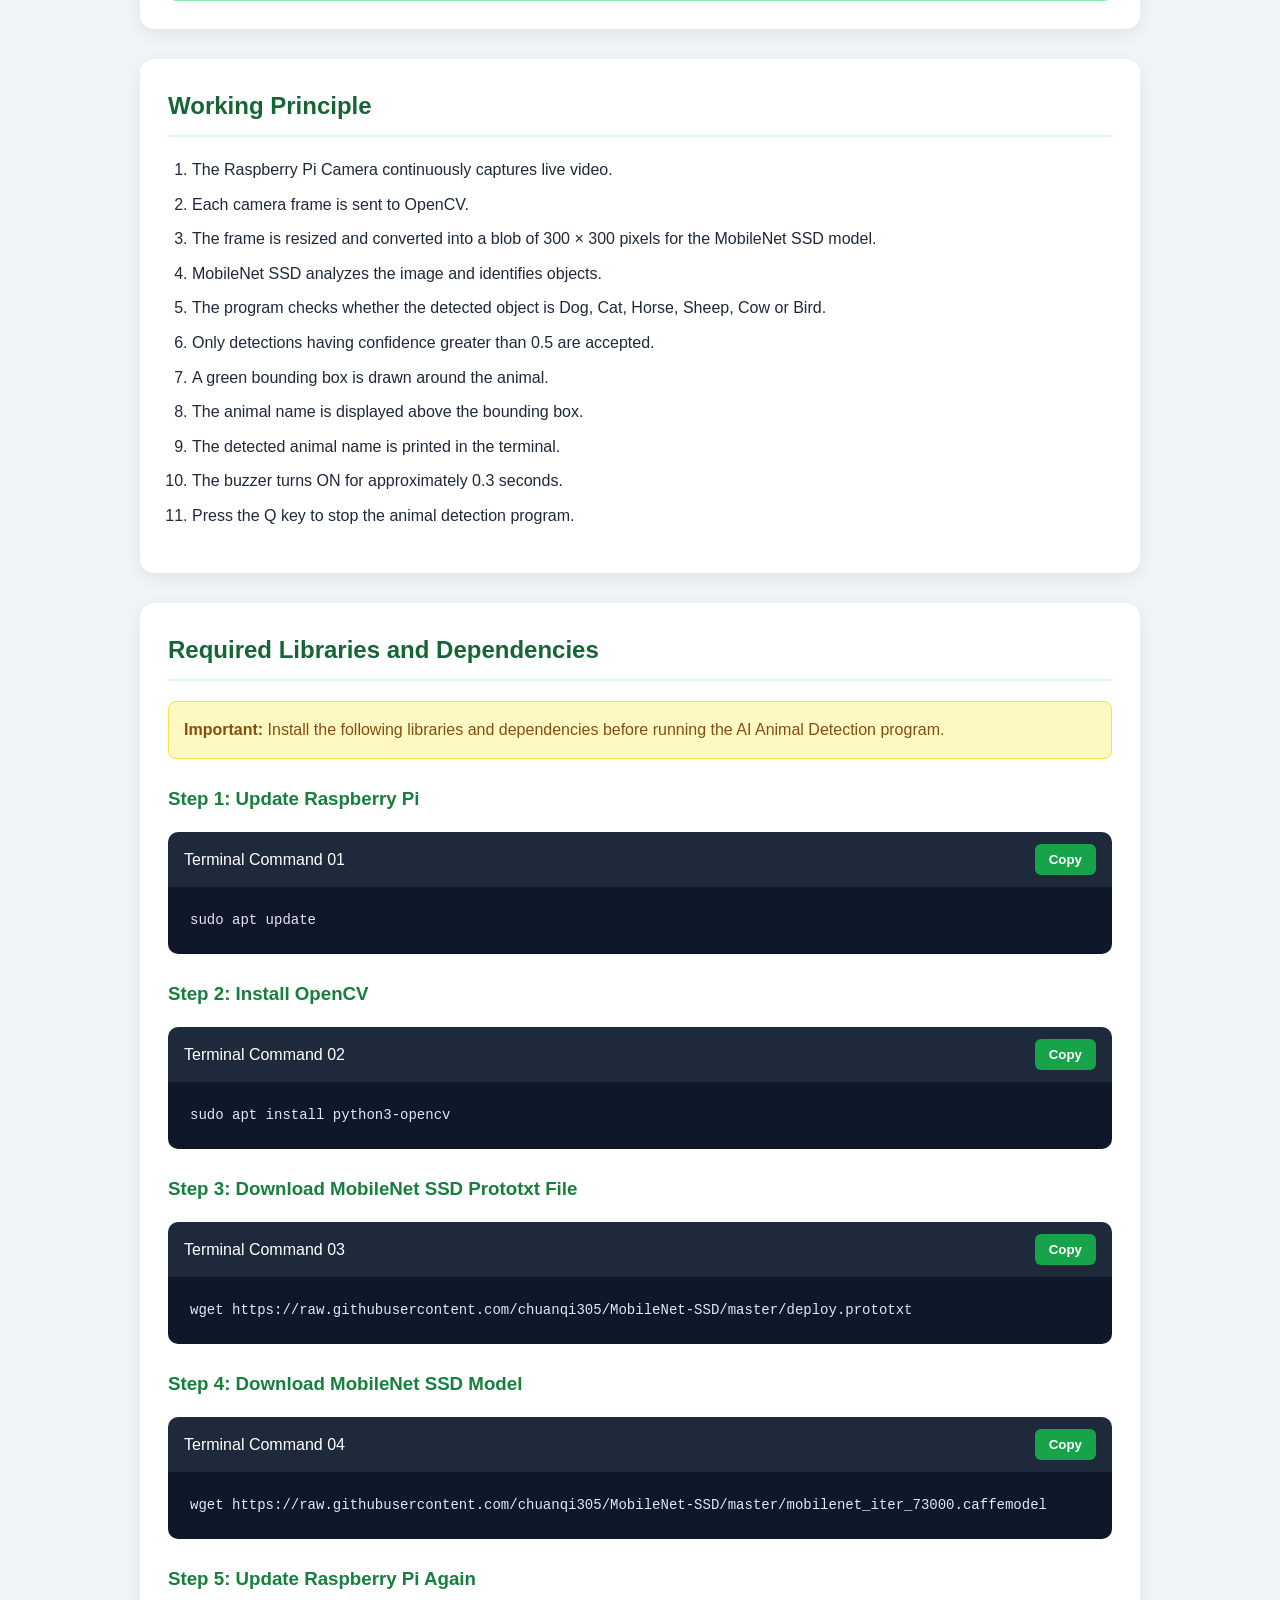
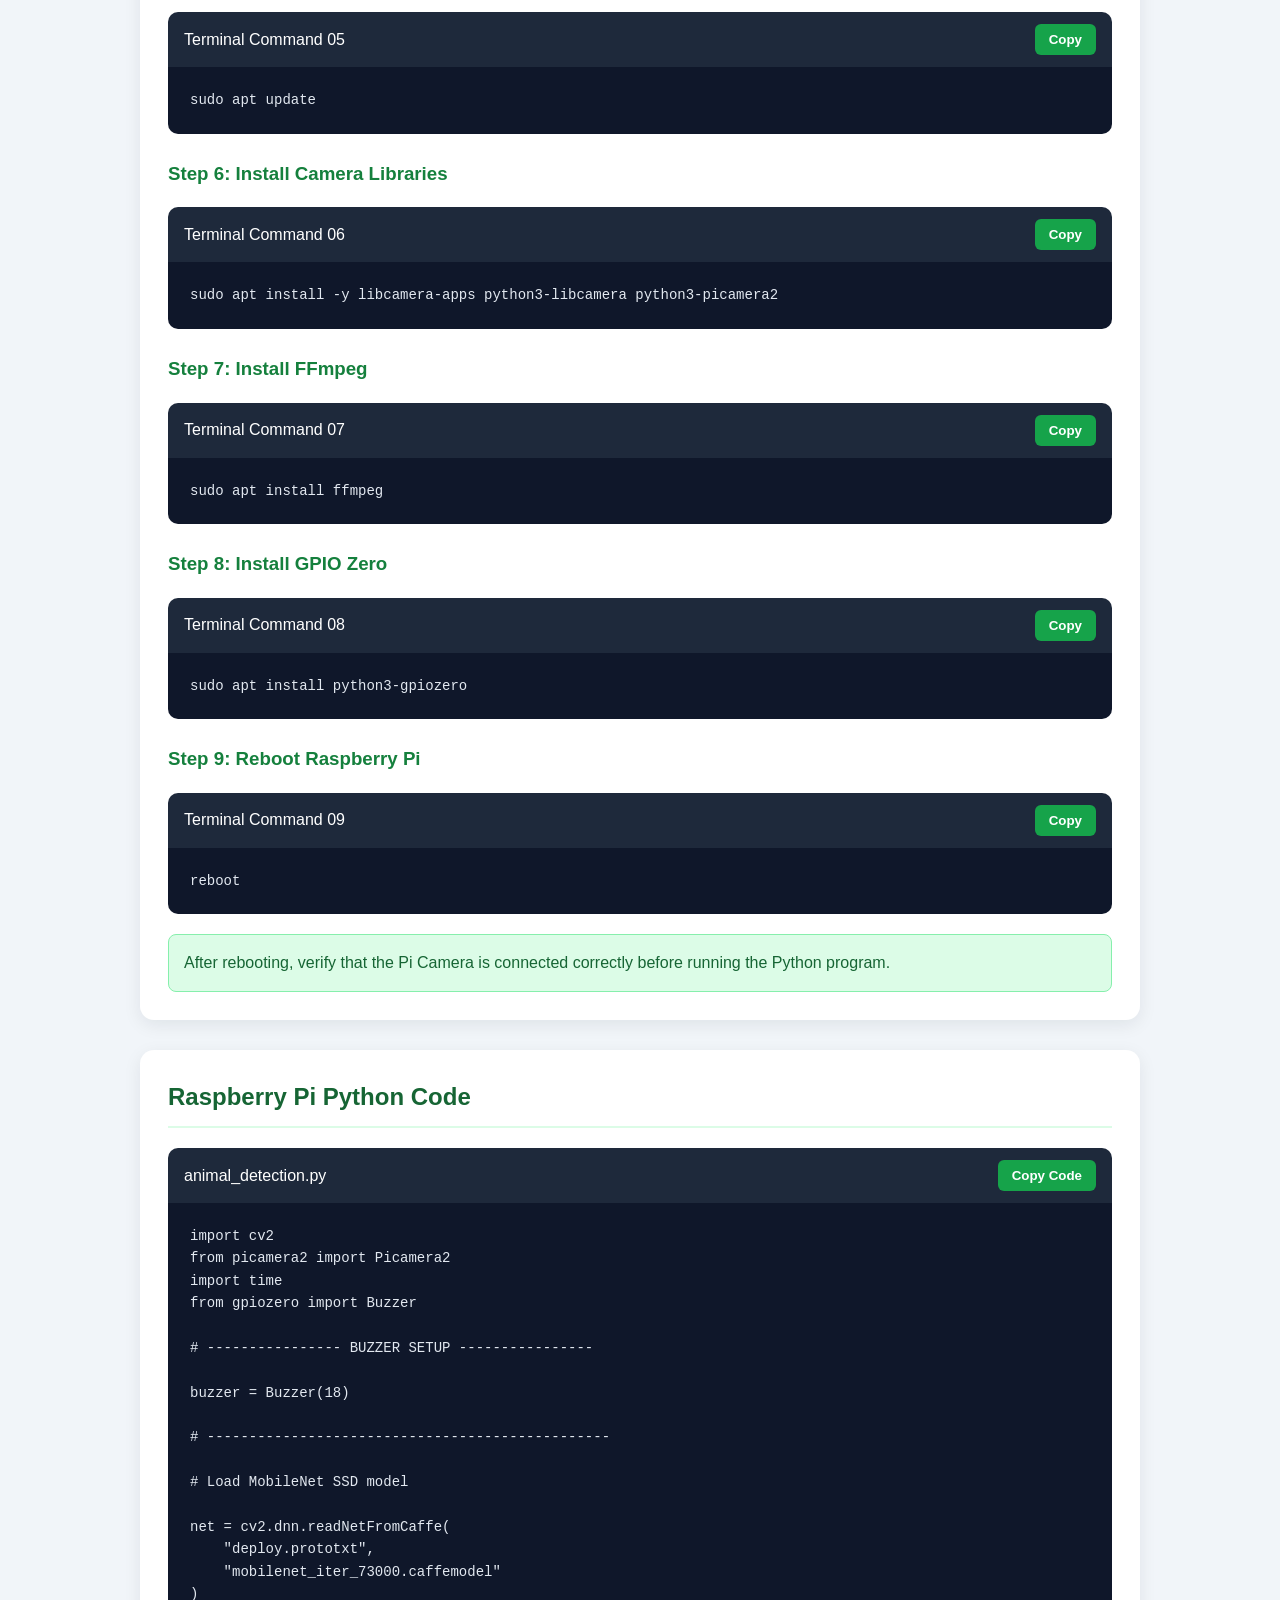
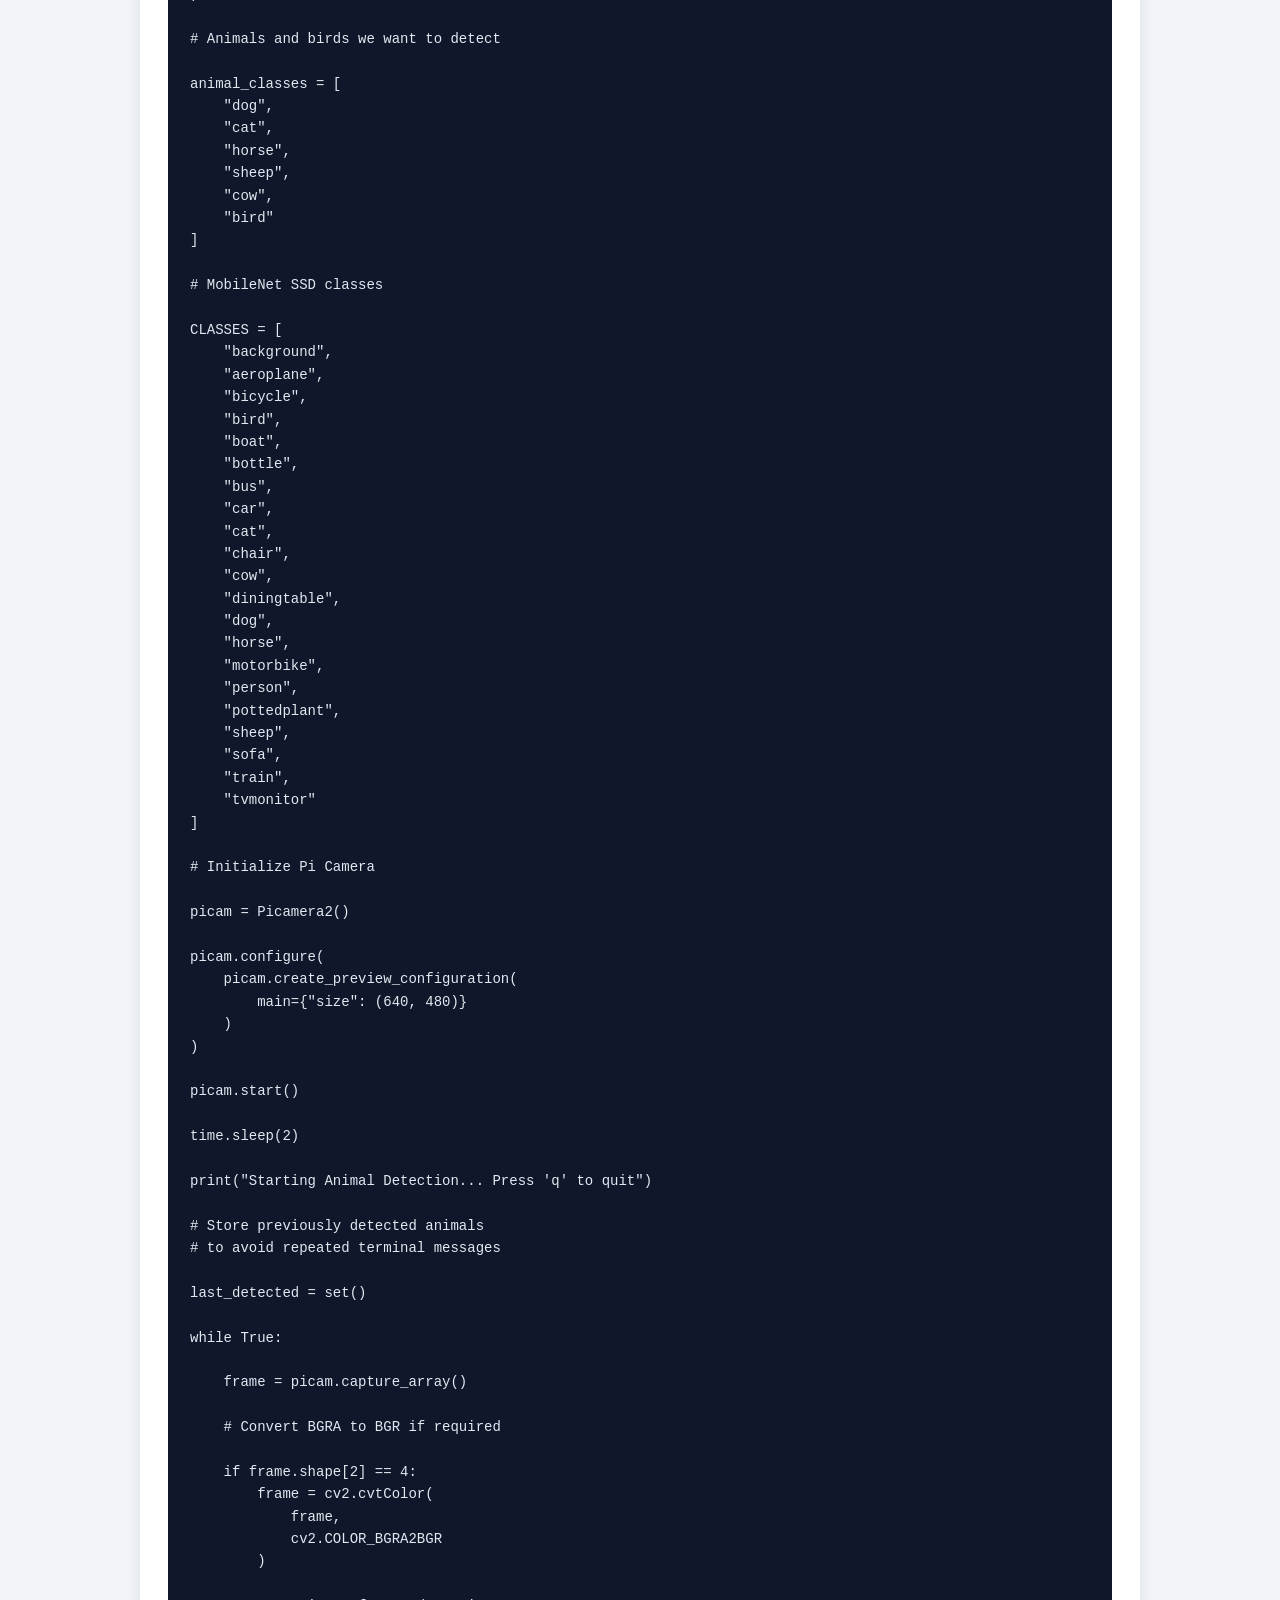
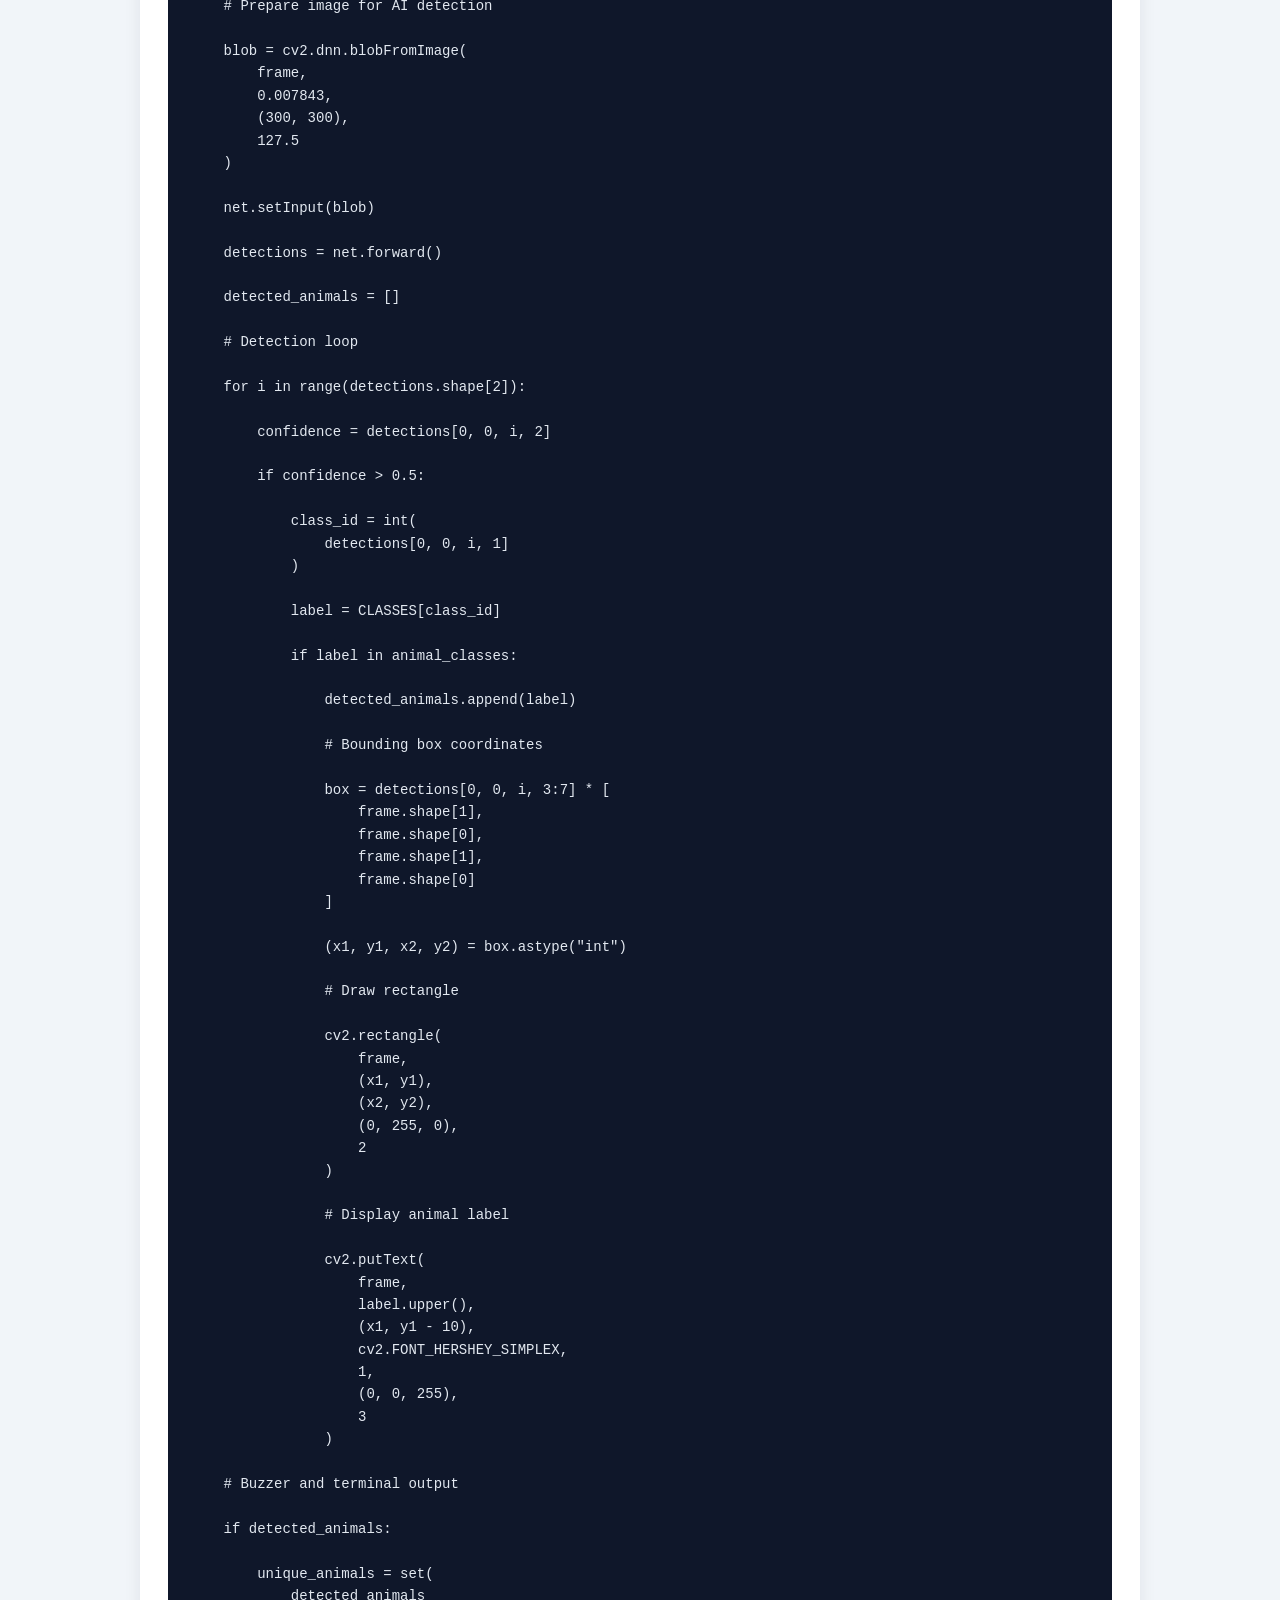
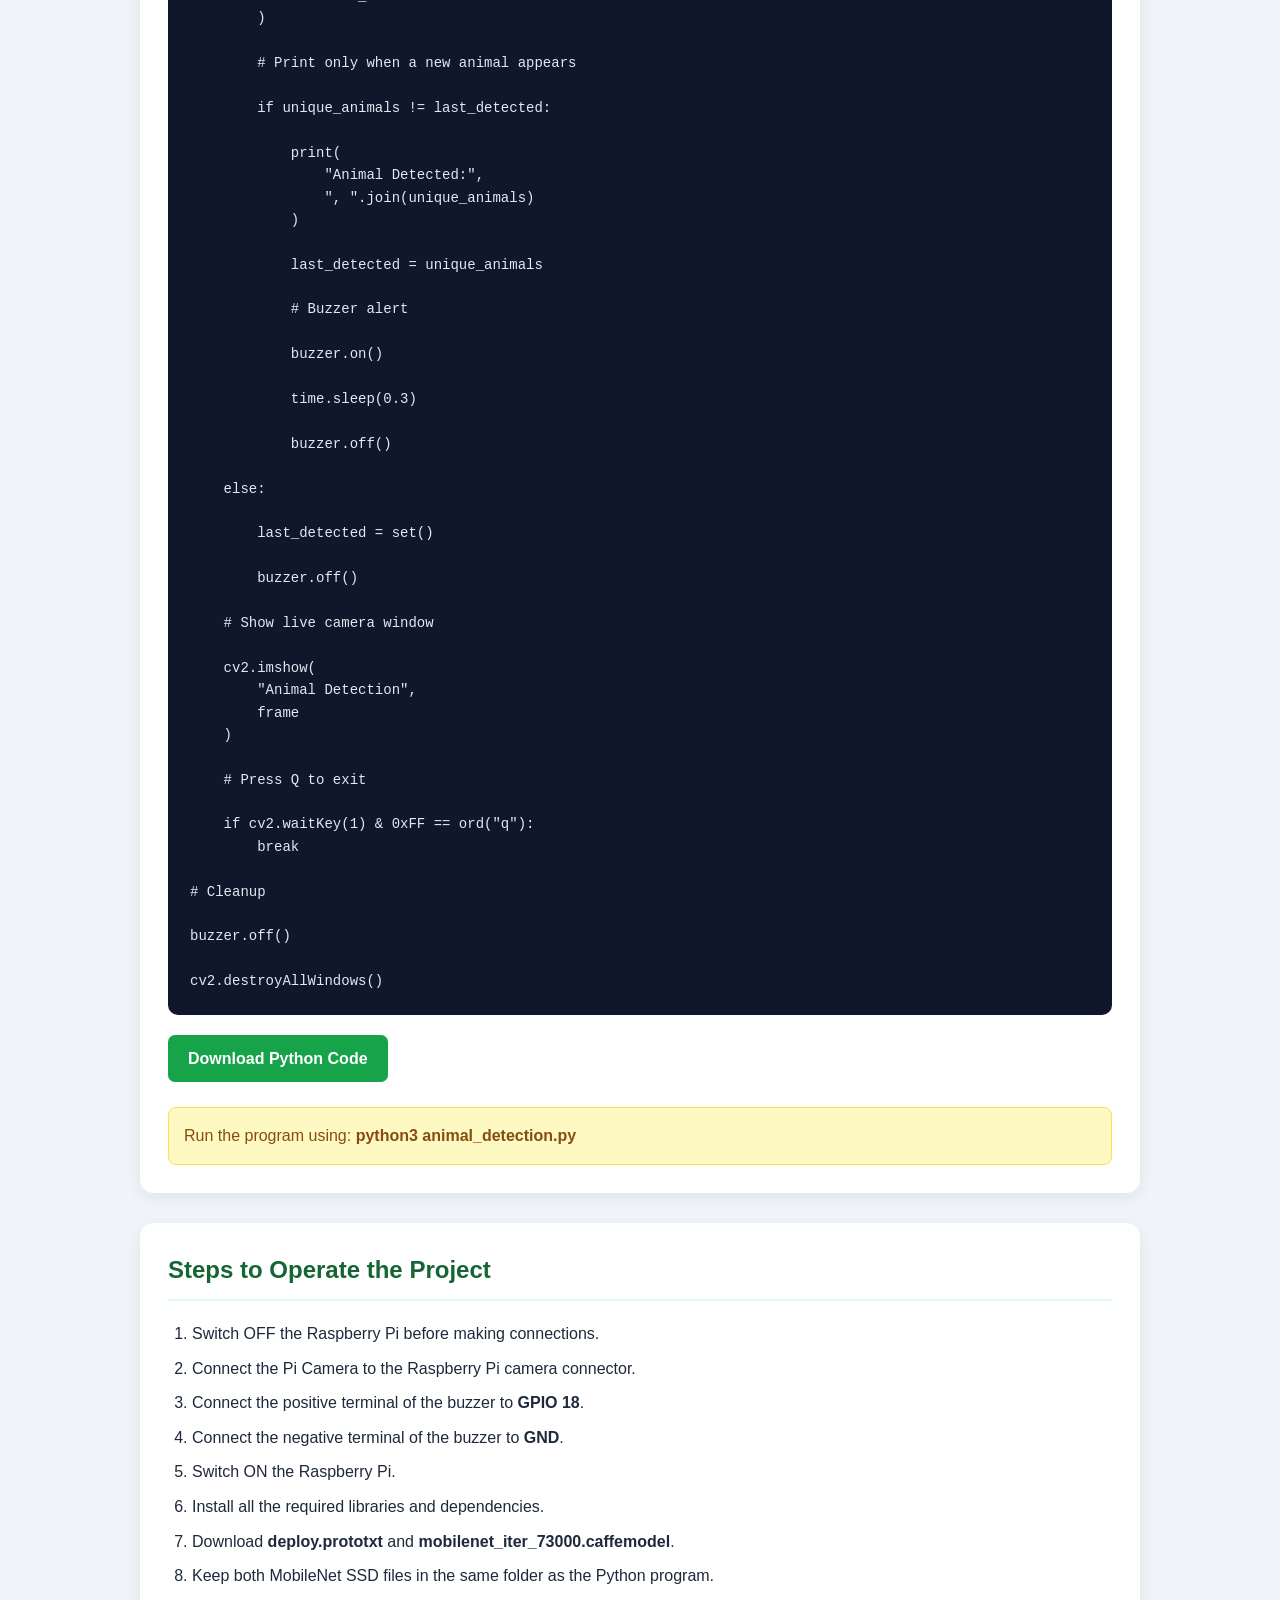
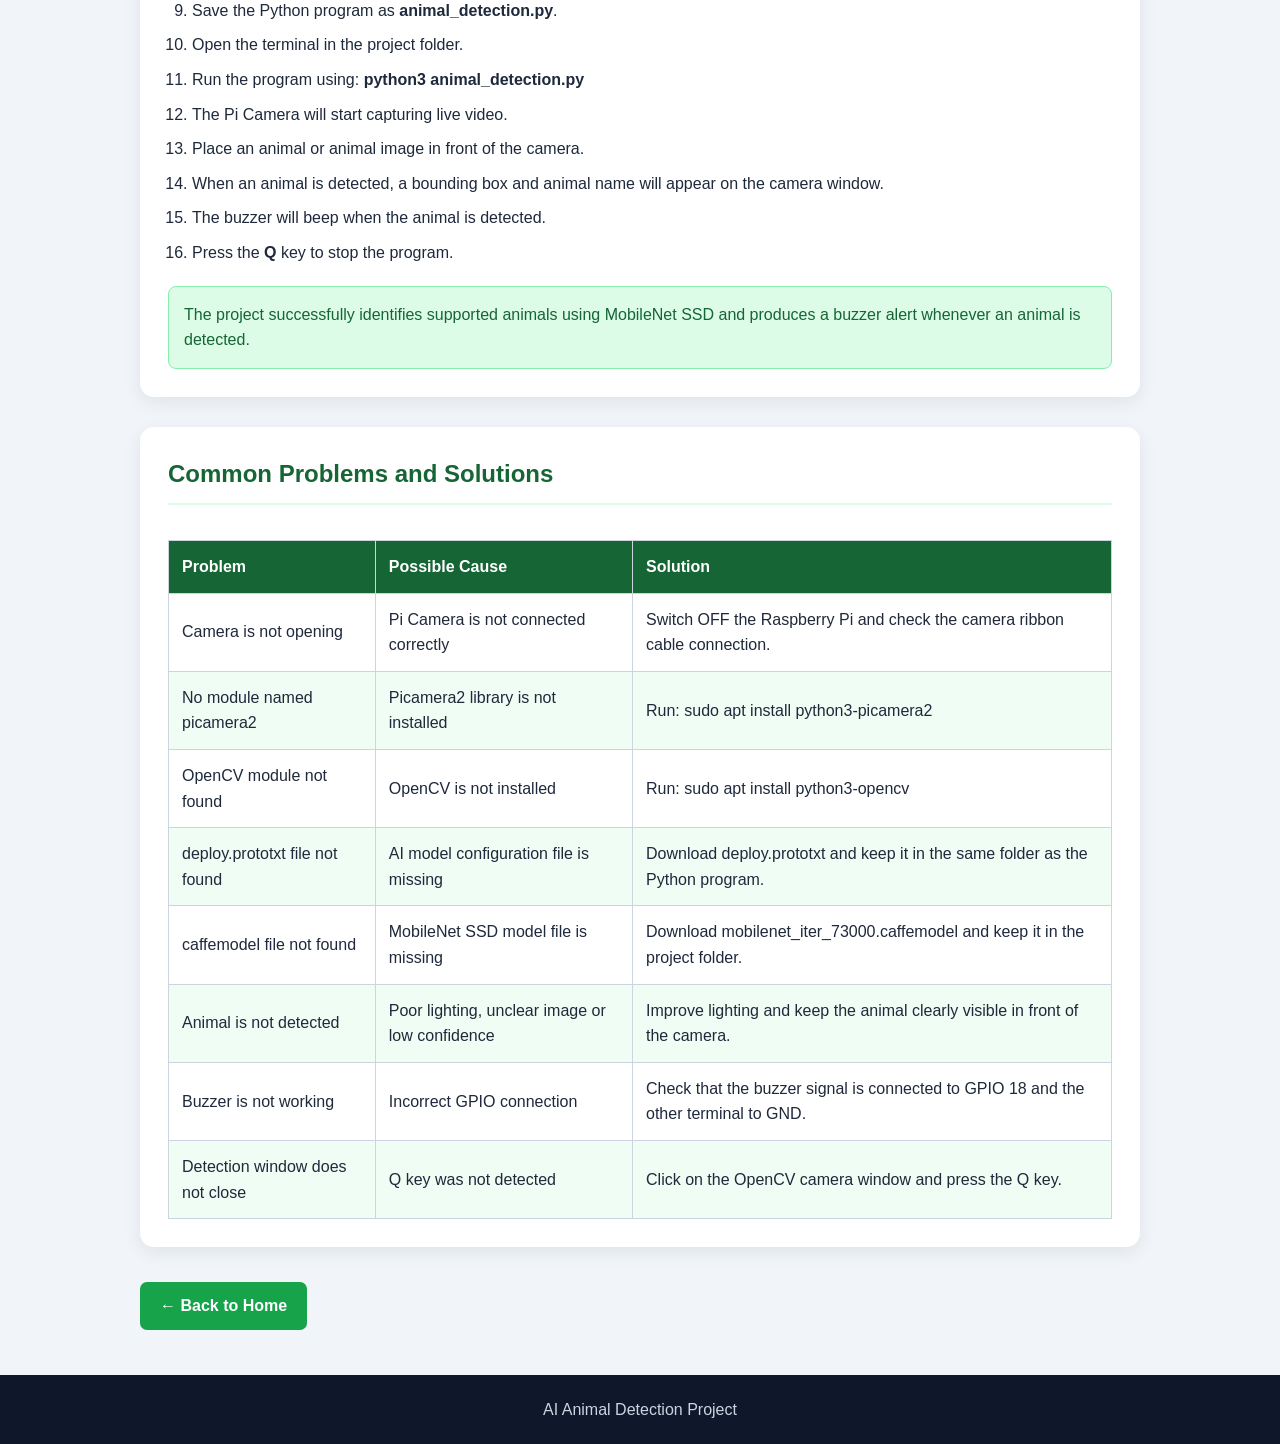
==== commit 60ccda3c: "Update index.html" ====
--- a/AI Animal Detection/index.html
+++ b/AI Animal Detection/index.html
@@ -452,7 +452,7 @@
 
             <img
                 src="Simusoft logo.jpeg"
-                alt="Simusoft Technology Logo"
+                alt="Simusoft Technology"
             >
 
         </div>
@@ -573,8 +573,8 @@
 
                     <span>
                         <img
-                            src="USB Camera.png"
-                            alt="USB Camera"
+                            src="USB camera.png"
+                            alt="USB camera"
                         >
                     </span>
 
@@ -624,7 +624,7 @@
 
                     <span>
                         <img
-                            src="5V Power supply.png"
+                            src="Power supply.png"
                             alt="Raspberry Pi Power Supply"
                         >
                     </span>
@@ -633,23 +633,6 @@
 
                     <p>
                         Provides stable power to the Raspberry Pi.
-                    </p>
-
-                </div>
-
-                <div class="requirement-card">
-
-                    <span>
-                        <img
-                            src="Micro SD Card.png"
-                            alt="Micro SD Card"
-                        >
-                    </span>
-
-                    <strong>Micro SD Card</strong>
-
-                    <p>
-                        Stores the Raspberry Pi OS, AI model and program.
                     </p>
 
                 </div>
